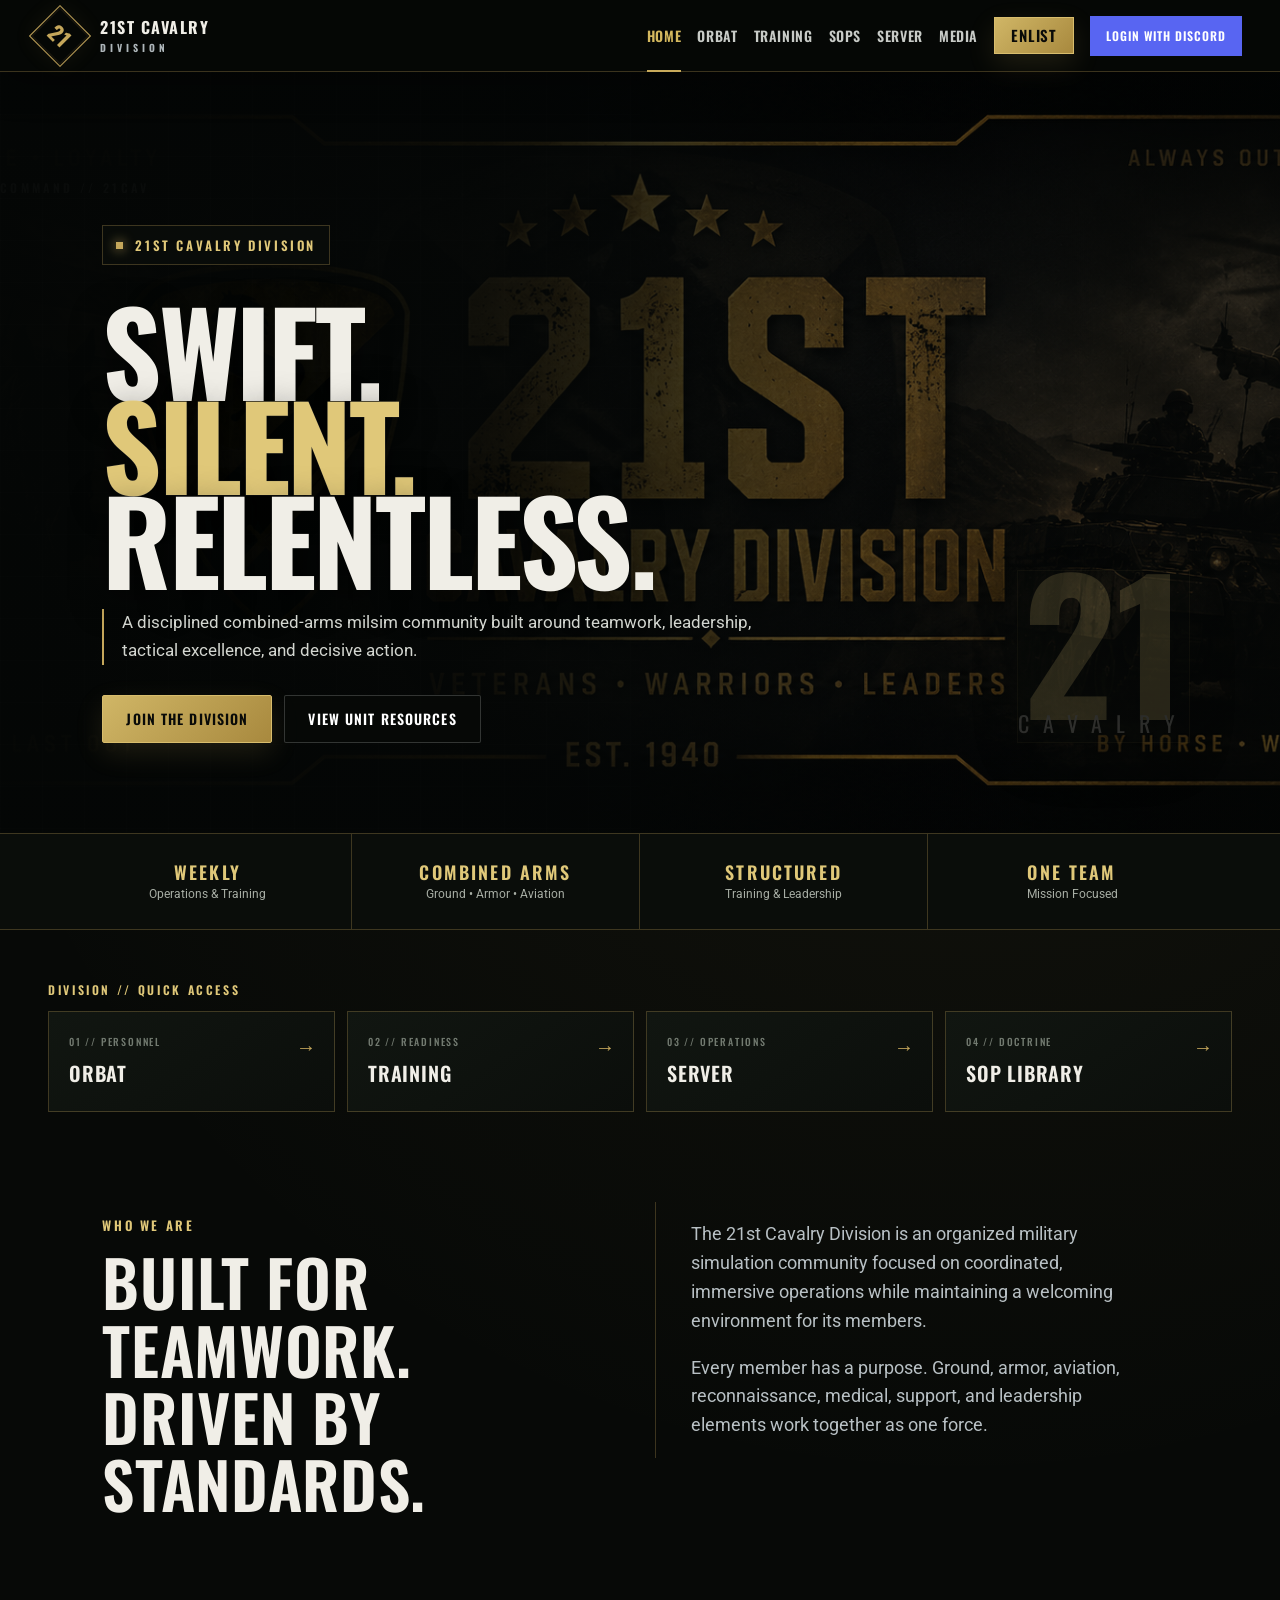
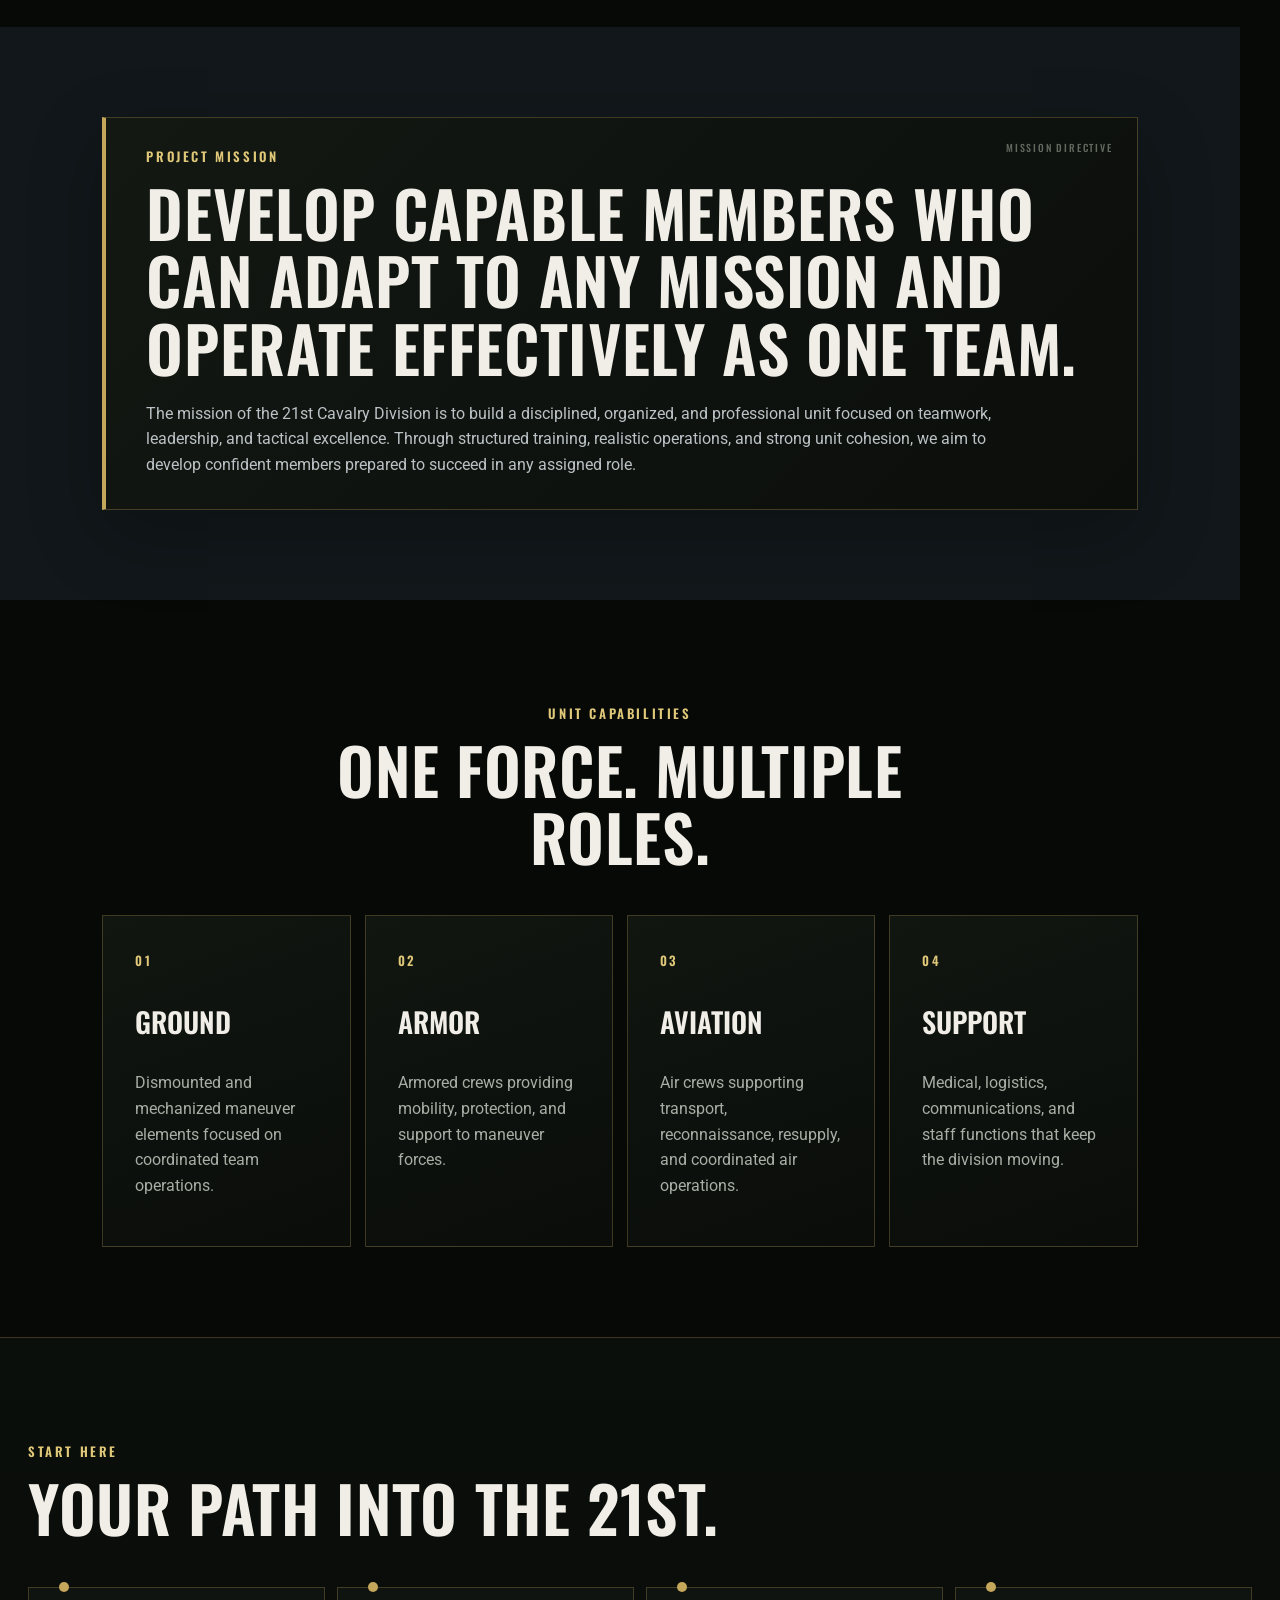
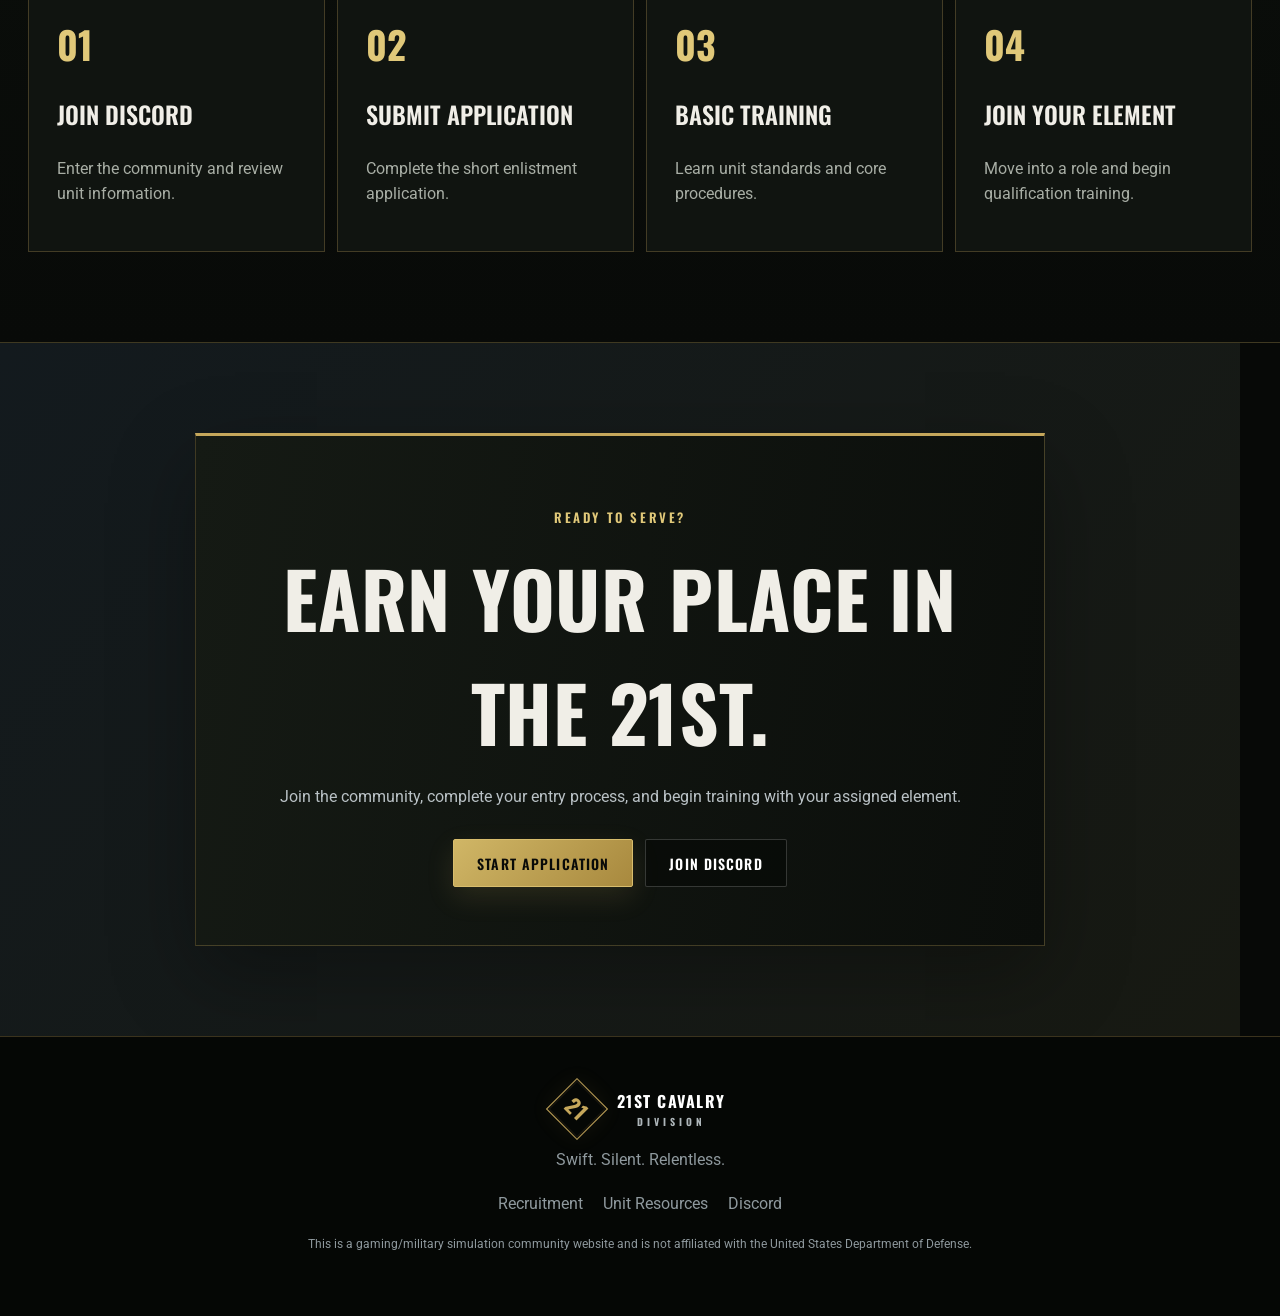
==== index.html @ 47150291 "Add files via upload" ====
<!DOCTYPE html>

<html lang="en">
<head>
<meta charset="utf-8"/>
<meta content="width=device-width, initial-scale=1.0" name="viewport"/>
<meta content="21st Cavalry Division — Swift, Silent, Relentless." name="description"/>
<title>21st Cavalry Division | Home</title>
<!-- GOOGLE FONTS -->
<link href="https://fonts.googleapis.com" rel="preconnect"/>
<link crossorigin="" href="https://fonts.gstatic.com" rel="preconnect"/>
<link href="https://fonts.googleapis.com/css2?family=Oswald:wght@400;500;600;700&amp;family=Roboto:wght@300;400;500;700&amp;display=swap" rel="stylesheet"/>
<!-- MAIN STYLESHEET -->
<link href="styles.css?v=8" rel="stylesheet"/>
<!-- HOMEPAGE BANNER -->
<style>

        .hero {
            position: relative;
            overflow: hidden;

            background-image:
                linear-gradient(
                    90deg,
                    rgba(3, 7, 9, 0.78) 0%,
                    rgba(3, 7, 9, 0.65) 30%,
                    rgba(3, 7, 9, 0.38) 55%,
                    rgba(3, 7, 9, 0.18) 100%
                ),
                url("assets/screenshots/21stBanner.png") !important;

            background-size: cover !important;
            background-position: center center !important;
            background-repeat: no-repeat !important;
        }


        .hero-overlay {
            position: absolute;
            inset: 0;
            z-index: 1;

            background:
                linear-gradient(
                    90deg,
                    rgba(0, 0, 0, 0.30) 0%,
                    rgba(0, 0, 0, 0.18) 40%,
                    rgba(0, 0, 0, 0.05) 100%
                ) !important;

            pointer-events: none;
        }


        .hero-grid {
            position: absolute;
            inset: 0;
            z-index: 2;
            opacity: 0.15;
            pointer-events: none;
        }


        .hero-content {
            position: relative;
            z-index: 5;
        }


        .hero-badge {
            z-index: 5;
        }


        @media (max-width: 1000px) {

            .hero {
                background-image:
                    linear-gradient(
                        90deg,
                        rgba(3, 7, 9, 0.82) 0%,
                        rgba(3, 7, 9, 0.62) 60%,
                        rgba(3, 7, 9, 0.30) 100%
                    ),
                    url("assets/screenshots/21stBanner.png") !important;

                background-size: cover !important;
                background-position: center center !important;
                background-repeat: no-repeat !important;
            }

        }


        @media (max-width: 700px) {

            .hero {
                background-image:
                    linear-gradient(
                        rgba(3, 7, 9, 0.72),
                        rgba(3, 7, 9, 0.72)
                    ),
                    url("assets/screenshots/21stBanner.png") !important;

                background-size: cover !important;
                background-position: center center !important;
                background-repeat: no-repeat !important;
            }

        }

    </style>
<style id="command-center-home-redesign">
:root{--cmd-gold:#c5a75b;--cmd-gold2:#e0c879;--cmd-ink:#070907;--cmd-panel:#0e120f;--cmd-panel2:#151a15;--cmd-line:rgba(197,167,91,.28);--cmd-text:#f0eee7;--cmd-muted:#a8aea5}
body{background:radial-gradient(circle at 75% 10%,rgba(197,167,91,.07),transparent 25%),#070907;color:var(--cmd-text)}
.site-header{background:rgba(6,8,6,.96)!important;border-bottom:1px solid var(--cmd-line);box-shadow:0 12px 35px rgba(0,0,0,.35);backdrop-filter:blur(12px)}
.brand-mark{border:1px solid var(--cmd-gold)!important;box-shadow:inset 0 0 0 2px rgba(197,167,91,.08),0 0 22px rgba(197,167,91,.08)}
.main-nav a{letter-spacing:.08em}.main-nav a:hover{color:var(--cmd-gold2)}
.nav-cta,.btn-primary{background:linear-gradient(135deg,#d0b666,#a8893e)!important;color:#090a08!important;border-color:#d8bd6d!important;box-shadow:0 10px 28px rgba(197,167,91,.14)}
.hero{min-height:760px!important;display:flex;align-items:center;border-bottom:1px solid var(--cmd-line);background-position:center 35%!important}
.hero:before{content:"COMMAND // 21CAV";position:absolute;right:4vw;top:110px;color:rgba(224,200,121,.18);font:600 12px/1 Oswald,sans-serif;letter-spacing:.28em;z-index:2}
.hero-overlay{background:linear-gradient(90deg,rgba(4,6,5,.96) 0%,rgba(4,6,5,.84) 38%,rgba(4,6,5,.35) 70%,rgba(4,6,5,.62) 100%)!important}
.hero-grid{opacity:.22!important;background-size:42px 42px!important}
.hero-content{max-width:760px!important;padding-top:50px}.hero-content .eyebrow{display:inline-flex;align-items:center;gap:12px;border:1px solid var(--cmd-line);background:rgba(10,13,10,.72);padding:9px 13px}.hero-content .eyebrow:before{content:"";width:7px;height:7px;background:var(--cmd-gold);box-shadow:0 0 12px var(--cmd-gold)}
.hero h1{font-size:clamp(4.4rem,9vw,8.6rem)!important;line-height:.82!important;letter-spacing:-.025em!important;margin:24px 0!important;text-shadow:0 10px 35px rgba(0,0,0,.55)}.hero h1 span{color:var(--cmd-gold2)!important;-webkit-text-stroke:1px rgba(255,255,255,.08)}
.hero-copy{max-width:650px!important;font-size:1.08rem!important;border-left:2px solid var(--cmd-gold);padding-left:18px;color:#d3d6d0!important}.hero-actions{gap:12px!important}.btn{border-radius:2px!important;text-transform:uppercase;letter-spacing:.08em;font-family:Oswald,sans-serif}.btn-secondary{background:rgba(8,11,8,.72)!important;border-color:rgba(255,255,255,.18)!important}
.hero-badge{border:1px solid var(--cmd-line)!important;background:rgba(7,9,7,.78)!important;box-shadow:0 20px 55px rgba(0,0,0,.45)!important}.hero-badge b{color:var(--cmd-gold2)!important}
.stats.strip{position:relative;z-index:5;margin:-1px auto 0!important;max-width:none!important;background:#0a0d0a!important;border-top:1px solid var(--cmd-line);border-bottom:1px solid var(--cmd-line);padding:0 5vw!important;display:grid!important;grid-template-columns:repeat(4,1fr);gap:0!important}.stats.strip>div{padding:25px 28px!important;border-right:1px solid var(--cmd-line)}.stats.strip>div:last-child{border-right:0}.stats strong{color:var(--cmd-gold2)!important;font-family:Oswald,sans-serif;letter-spacing:.12em}.stats span{color:var(--cmd-muted)!important}
.command-links{max-width:1240px;margin:54px auto 0;padding:0 28px}.command-label{font:600 12px/1 Oswald,sans-serif;color:var(--cmd-gold2);letter-spacing:.22em;margin-bottom:15px}.command-grid{display:grid;grid-template-columns:repeat(4,1fr);gap:12px}.command-tile{position:relative;display:block;padding:22px 20px;background:linear-gradient(145deg,#111611,#0b0e0b);border:1px solid var(--cmd-line);color:var(--cmd-text);text-decoration:none;overflow:hidden;transition:.2s ease}.command-tile:after{content:"→";position:absolute;right:18px;top:19px;color:var(--cmd-gold);font-size:20px}.command-tile:hover{transform:translateY(-3px);border-color:var(--cmd-gold);background:#151b15}.command-tile small{display:block;color:#727a70;font:500 10px Oswald,sans-serif;letter-spacing:.18em;margin-bottom:9px}.command-tile strong{font:600 20px Oswald,sans-serif;letter-spacing:.04em}
.section{max-width:1240px!important;padding-top:90px!important;padding-bottom:90px!important}.section-heading h2,.mission-card h2,.join h2{font-family:Oswald,sans-serif!important;text-transform:uppercase;letter-spacing:.01em}.eyebrow{color:var(--cmd-gold2)!important;letter-spacing:.2em!important}.two-col{gap:70px!important}.section-copy{border-left:1px solid var(--cmd-line);padding-left:35px}
.mission{max-width:1240px!important}.mission-card{position:relative;background:linear-gradient(135deg,#131813,#0b0e0b)!important;border:1px solid var(--cmd-line)!important;border-left:4px solid var(--cmd-gold)!important;border-radius:0!important;box-shadow:0 25px 70px rgba(0,0,0,.22)!important}.mission-card:after{content:"MISSION DIRECTIVE";position:absolute;right:24px;top:22px;font:500 10px Oswald,sans-serif;letter-spacing:.18em;color:#62695f}
.card-grid.four{gap:14px!important}.info-card{position:relative;background:linear-gradient(160deg,#111611,#0a0d0a)!important;border:1px solid var(--cmd-line)!important;border-radius:0!important;min-height:245px;transition:.2s ease}.info-card:hover{transform:translateY(-5px);border-color:var(--cmd-gold)}.info-card>span{font-family:Oswald,sans-serif!important;color:var(--cmd-gold2)!important;font-size:.8rem!important;letter-spacing:.18em}.info-card h3{font:600 28px Oswald,sans-serif!important;text-transform:uppercase}.info-card p{color:var(--cmd-muted)!important}
.dark-section{max-width:none!important;padding-left:max(28px,calc((100vw - 1240px)/2))!important;padding-right:max(28px,calc((100vw - 1240px)/2))!important;background:linear-gradient(180deg,#0b0f0b,#080a08)!important;border-top:1px solid var(--cmd-line);border-bottom:1px solid var(--cmd-line)}.timeline{display:grid!important;grid-template-columns:repeat(4,1fr);gap:12px!important}.timeline>div{background:#101410!important;border:1px solid var(--cmd-line)!important;padding:28px!important;position:relative}.timeline b{color:var(--cmd-gold2)!important;font:700 38px Oswald,sans-serif!important}.timeline h3{font-family:Oswald,sans-serif!important;text-transform:uppercase}.timeline p{color:var(--cmd-muted)!important}
.join{max-width:1240px!important}.join-inner{background:linear-gradient(100deg,#151a14,#0b0e0b)!important;border:1px solid var(--cmd-line)!important;border-top:3px solid var(--cmd-gold)!important;border-radius:0!important;padding:58px!important;box-shadow:0 30px 80px rgba(0,0,0,.3)!important}footer{border-top:1px solid var(--cmd-line)!important;background:#050705!important}
@media(max-width:900px){.stats.strip{grid-template-columns:repeat(2,1fr)}.stats.strip>div:nth-child(2){border-right:0}.command-grid,.timeline{grid-template-columns:repeat(2,1fr)!important}.hero{min-height:680px!important}.hero-badge{display:none!important}}
@media(max-width:600px){.stats.strip,.command-grid,.timeline{grid-template-columns:1fr!important}.stats.strip>div{border-right:0;border-bottom:1px solid var(--cmd-line)}.hero{min-height:650px!important}.hero h1{font-size:4.2rem!important}.section-copy{border-left:0;padding-left:0}.join-inner{padding:34px 24px!important}.mission-card:after{display:none}}
</style>
<style id="global-nav-standardization">
/* =========================================================
   21ST CAVALRY — GLOBAL HEADER / NAV STANDARD
   Same typography and spacing on every page.
   ========================================================= */
.site-header{
    min-height:72px !important;
    height:72px !important;
    padding:0 38px !important;
    display:flex !important;
    align-items:center !important;
    box-sizing:border-box !important;
}
.site-header .brand{
    min-height:72px !important;
    display:flex !important;
    align-items:center !important;
}
.main-nav{
    min-height:72px !important;
    display:flex !important;
    align-items:center !important;
    gap:28px !important;
}
.main-nav > a:not(.nav-cta){
    position:relative !important;
    display:flex !important;
    align-items:center !important;
    min-height:72px !important;
    padding:0 !important;
    margin:0 !important;
    box-sizing:border-box !important;

    font-family:"Oswald","Arial Narrow",Arial,sans-serif !important;
    font-size:16px !important;
    font-style:normal !important;
    font-weight:600 !important;
    line-height:1 !important;
    letter-spacing:.055em !important;
    text-transform:uppercase !important;
    text-decoration:none !important;

    color:#c8cbc7 !important;
    border:0 !important;
    background:transparent !important;
}
.main-nav > a:not(.nav-cta)::after{
    content:"" !important;
    position:absolute !important;
    left:0 !important;
    right:0 !important;
    bottom:0 !important;
    width:100% !important;
    height:2px !important;
    margin:0 !important;
    transform:scaleX(0) !important;
    transform-origin:center !important;
    background:#c8aa5b !important;
    opacity:0 !important;
    transition:transform .16s ease,opacity .16s ease,color .16s ease !important;
}
.main-nav > a:not(.nav-cta):hover{
    color:#f0e5bf !important;
}
.main-nav > a:not(.nav-cta):hover::after{
    transform:scaleX(.35) !important;
    opacity:.7 !important;
}
.main-nav > a.nav-current:not(.nav-cta){
    color:#d4b85e !important;
}
.main-nav > a.nav-current:not(.nav-cta)::after{
    transform:scaleX(1) !important;
    opacity:1 !important;
}
.main-nav .nav-cta{
    font-family:"Oswald","Arial Narrow",Arial,sans-serif !important;
    font-size:15px !important;
    font-weight:600 !important;
    line-height:1 !important;
    letter-spacing:.055em !important;
    text-transform:uppercase !important;
}
.member-profile-text span,
.member-login-btn,
.member-logout-btn{
    font-family:"Oswald","Arial Narrow",Arial,sans-serif !important;
}
@media(max-width:1180px){
    .site-header{padding:0 24px !important}
    .main-nav{gap:20px !important}
    .main-nav > a:not(.nav-cta){font-size:15px !important}
}
@media(max-width:900px){
    .site-header{height:auto !important;min-height:72px !important}
    .main-nav{
        min-height:0 !important;
        gap:0 !important;
    }
    .main-nav > a:not(.nav-cta){
        min-height:auto !important;
        padding:11px 0 !important;
    }
    .main-nav > a:not(.nav-cta)::after{
        bottom:4px !important;
        right:auto !important;
        width:34px !important;
    }
}
</style>
<style id="full-navigation-fix">
/* Full navigation is intentionally present on every page. */
.main-nav{
    gap:22px !important;
}
.main-nav > a:not(.nav-cta){
    white-space:nowrap !important;
    flex:0 0 auto !important;
}
@media (max-width:1280px){
    .main-nav{gap:16px !important;}
    .main-nav > a:not(.nav-cta){font-size:14px !important;letter-spacing:.045em !important;}
}
@media (max-width:1080px){
    .main-nav{gap:13px !important;}
    .main-nav > a:not(.nav-cta){font-size:13px !important;}
}
</style>
<style id="auth-nav-direct-style">
/* Direct hidden-attribute navigation control */
.main-nav a[hidden] { display:none !important; }
.main-nav .nav-cta[hidden] { display:none !important; }
</style>
</head>
<body>
<!-- ================================================= -->
<!-- HEADER -->
<!-- ================================================= -->
<header class="site-header">
<!-- BRAND -->
<a aria-label="21st Cavalry Division home" class="brand" href="index.html">
<div class="brand-mark">
                21
            </div>
<div>
<span>
                    21ST CAVALRY
                </span>
<small>
                    DIVISION
                </small>
</div>
</a>
<!-- MOBILE NAVIGATION -->
<button aria-expanded="false" aria-label="Toggle navigation" class="nav-toggle">
            ☰
        </button>
<!-- NAVIGATION -->
<nav class="main-nav">
<!-- MEMBER / ADMIN PORTAL LINKS -->
<!-- DISCORD LOGIN -->
<a class="nav-current" href="index.html">HOME</a><a href="orbat.html">ORBAT</a><a href="training.html">TRAINING</a><a href="resources.html">SOPS</a><a href="server.html">SERVER</a><a href="media.html">MEDIA</a><a hidden="" href="operations.html" id="operationsPortalLink">OPBOARD</a><a hidden="" href="members.html" id="memberPortalLink">MEMBER PORTAL</a><a hidden="" href="admin.html" id="adminPortalLink">ADMIN</a><a class="nav-cta" href="recruitment.html" id="enlistNavLink">ENLIST</a><div class="member-auth" id="memberAuth">
<button class="member-login-btn" id="discordLoginBtn" type="button">
                    Login with Discord
                </button>
<!-- LOGGED-IN MEMBER -->
<div class="member-profile" hidden="" id="memberProfile">
<img alt="" class="member-avatar" hidden="" id="memberAvatar" src=""/>
<div class="member-profile-text">
<span id="memberName">
                            Member
                        </span>
<small>
                            Authenticated Member
                        </small>
</div>
<button class="member-logout-btn" id="discordLogoutBtn" type="button">
                        Logout
                    </button>
</div>
</div></nav>
</header>
<!-- ================================================= -->
<!-- MAIN -->
<!-- ================================================= -->
<main>
<!-- HERO -->
<section class="hero">
<div class="hero-overlay"></div>
<div class="hero-grid"></div>
<div class="hero-content reveal">
<p class="eyebrow">
                    21ST CAVALRY DIVISION
                </p>
<h1>

                    SWIFT.

                    <br/>
<span>
                        SILENT.
                    </span>
<br/>

                    RELENTLESS.

                </h1>
<p class="hero-copy">
                    A disciplined combined-arms milsim community built around
                    teamwork, leadership, tactical excellence, and decisive action.
                </p>
<div class="hero-actions">
<a class="btn btn-primary" href="recruitment.html">
                        Join the Division
                    </a>
<a class="btn btn-secondary" href="resources.html">
                        View Unit Resources
                    </a>
</div>
</div>
<div aria-hidden="true" class="hero-badge">
<b>
                    21
                </b>
<span>
                    CAVALRY
                </span>
</div>
</section>
<!-- ================================================= -->
<!-- UNIT STATS -->
<!-- ================================================= -->
<section class="stats strip">
<div>
<strong>
                    WEEKLY
                </strong>
<span>
                    Operations &amp; Training
                </span>
</div>
<div>
<strong>
                    COMBINED ARMS
                </strong>
<span>
                    Ground • Armor • Aviation
                </span>
</div>
<div>
<strong>
                    STRUCTURED
                </strong>
<span>
                    Training &amp; Leadership
                </span>
</div>
<div>
<strong>
                    ONE TEAM
                </strong>
<span>
                    Mission Focused
                </span>
</div>
</section>
<section aria-label="Quick navigation" class="command-links reveal">
<p class="command-label">DIVISION // QUICK ACCESS</p>
<div class="command-grid">
<a class="command-tile" href="orbat.html"><small>01 // PERSONNEL</small><strong>ORBAT</strong></a>
<a class="command-tile" href="training.html"><small>02 // READINESS</small><strong>TRAINING</strong></a>
<a class="command-tile" href="server.html"><small>03 // OPERATIONS</small><strong>SERVER</strong></a>
<a class="command-tile" href="resources.html"><small>04 // DOCTRINE</small><strong>SOP LIBRARY</strong></a>
</div>
</section>
<!-- ================================================= -->
<!-- WHO WE ARE -->
<!-- ================================================= -->
<section class="section two-col">
<div class="section-heading reveal">
<p class="eyebrow">
                    WHO WE ARE
                </p>
<h2>
                    Built for teamwork.
                    <br/>
                    Driven by standards.
                </h2>
</div>
<div class="section-copy reveal">
<p>
                    The 21st Cavalry Division is an organized military simulation
                    community focused on coordinated, immersive operations while
                    maintaining a welcoming environment for its members.
                </p>
<p>
                    Every member has a purpose. Ground, armor, aviation,
                    reconnaissance, medical, support, and leadership elements
                    work together as one force.
                </p>
</div>
</section>
<!-- ================================================= -->
<!-- PROJECT MISSION -->
<!-- ================================================= -->
<section class="section mission">
<div class="mission-card reveal">
<p class="eyebrow">
                    PROJECT MISSION
                </p>
<h2>
                    Develop capable members who can adapt to any mission
                    and operate effectively as one team.
                </h2>
<p>
                    The mission of the 21st Cavalry Division is to build a
                    disciplined, organized, and professional unit focused on
                    teamwork, leadership, and tactical excellence. Through
                    structured training, realistic operations, and strong unit
                    cohesion, we aim to develop confident members prepared to
                    succeed in any assigned role.
                </p>
</div>
</section>
<!-- ================================================= -->
<!-- CAPABILITIES -->
<!-- ================================================= -->
<section class="section">
<div class="section-heading center reveal">
<p class="eyebrow">
                    UNIT CAPABILITIES
                </p>
<h2>
                    One force. Multiple roles.
                </h2>
</div>
<div class="card-grid four">
<article class="info-card reveal">
<span>
                        01
                    </span>
<h3>
                        Ground
                    </h3>
<p>
                        Dismounted and mechanized maneuver elements focused
                        on coordinated team operations.
                    </p>
</article>
<article class="info-card reveal">
<span>
                        02
                    </span>
<h3>
                        Armor
                    </h3>
<p>
                        Armored crews providing mobility, protection,
                        and support to maneuver forces.
                    </p>
</article>
<article class="info-card reveal">
<span>
                        03
                    </span>
<h3>
                        Aviation
                    </h3>
<p>
                        Air crews supporting transport, reconnaissance,
                        resupply, and coordinated air operations.
                    </p>
</article>
<article class="info-card reveal">
<span>
                        04
                    </span>
<h3>
                        Support
                    </h3>
<p>
                        Medical, logistics, communications, and staff
                        functions that keep the division moving.
                    </p>
</article>
</div>
</section>
<!-- ================================================= -->
<!-- START HERE -->
<!-- ================================================= -->
<section class="section dark-section">
<div class="section-heading reveal">
<p class="eyebrow">
                    START HERE
                </p>
<h2>
                    Your path into the 21st.
                </h2>
</div>
<div class="timeline">
<div>
<b>
                        01
                    </b>
<h3>
                        Join Discord
                    </h3>
<p>
                        Enter the community and review unit information.
                    </p>
</div>
<div>
<b>
                        02
                    </b>
<h3>
                        Submit Application
                    </h3>
<p>
                        Complete the short enlistment application.
                    </p>
</div>
<div>
<b>
                        03
                    </b>
<h3>
                        Basic Training
                    </h3>
<p>
                        Learn unit standards and core procedures.
                    </p>
</div>
<div>
<b>
                        04
                    </b>
<h3>
                        Join Your Element
                    </h3>
<p>
                        Move into a role and begin qualification training.
                    </p>
</div>
</div>
</section>
<!-- ================================================= -->
<!-- JOIN -->
<!-- ================================================= -->
<section class="section join">
<div class="join-inner reveal">
<p class="eyebrow">
                    READY TO SERVE?
                </p>
<h2>
                    Earn your place in the 21st.
                </h2>
<p>
                    Join the community, complete your entry process,
                    and begin training with your assigned element.
                </p>
<div class="hero-actions">
<a class="btn btn-primary" href="recruitment.html">
                        Start Application
                    </a>
<a class="btn btn-secondary" href="https://discord.gg/PCxE5jTYZ" rel="noopener noreferrer" target="_blank">
                        Join Discord
                    </a>
</div>
</div>
</section>
</main>
<!-- ================================================= -->
<!-- FOOTER -->
<!-- ================================================= -->
<footer>
<div class="brand footer-brand">
<div class="brand-mark">
                21
            </div>
<div>
<span>
                    21ST CAVALRY
                </span>
<small>
                    DIVISION
                </small>
</div>
</div>
<p>
            Swift. Silent. Relentless.
        </p>
<div class="footer-links">
<a href="recruitment.html">
                Recruitment
            </a>
<a href="resources.html">
                Unit Resources
            </a>
<a href="https://discord.gg/PCxE5jTYZ" rel="noopener noreferrer" target="_blank">
                Discord
            </a>
</div>
<p class="fineprint">
            This is a gaming/military simulation community website and is not
            affiliated with the United States Department of Defense.
        </p>
</footer>
<!-- ================================================= -->
<!-- JAVASCRIPT -->
<!-- ================================================= -->
<!-- Supabase MUST load before script.js -->
<script src="https://cdn.jsdelivr.net/npm/@supabase/supabase-js@2"></script>
<script src="script.js?v=8"></script>


<script id="auth-nav-direct-script">
(function () {
    const SUPABASE_URL = 'https://uwtvgpeijygvjpcifkew.supabase.co';
    const SUPABASE_KEY = 'sb_publishable_xA3go5xRhg62NnEELn3I6Q_kCk54JuZ';

    const el = id => document.getElementById(id);

    function showLoggedOut() {
        const op = el('operationsPortalLink');
        const member = el('memberPortalLink');
        const admin = el('adminPortalLink');
        const enlist = el('enlistNavLink');

        if (op) op.hidden = true;
        if (member) member.hidden = true;
        if (admin) admin.hidden = true;
        if (enlist) enlist.hidden = false;
    }

    function showLoggedInImmediately() {
        const op = el('operationsPortalLink');
        const member = el('memberPortalLink');
        const admin = el('adminPortalLink');
        const enlist = el('enlistNavLink');

        // IMPORTANT:
        // OPBOARD + MEMBER PORTAL depend ONLY on a valid Discord/Supabase session.
        // We do not wait for member_profiles to load.
        if (op) op.hidden = false;
        if (member) member.hidden = false;
        if (admin) admin.hidden = true;
        if (enlist) enlist.hidden = true;
    }

    async function setAdminVisibility(client, user) {
        const admin = el('adminPortalLink');
        if (!admin || !user) return;

        try {
            const { data: profile, error } = await client
                .from('member_profiles')
                .select('access_level')
                .eq('user_id', user.id)
                .maybeSingle();

            if (error) {
                console.warn('Admin navigation lookup failed:', error);
                admin.hidden = true;
                return;
            }

            const access = profile?.access_level || 'Member';
            admin.hidden = !(access === 'Admin' || access === 'Super Admin');
        } catch (error) {
            console.warn('Admin navigation lookup failed:', error);
            admin.hidden = true;
        }
    }

    async function applySession(client, session) {
        const user = session?.user || null;

        if (!user) {
            showLoggedOut();
            return;
        }

        // Reveal member links immediately from the authenticated session.
        showLoggedInImmediately();

        // Admin is the only link that needs the database permission lookup.
        await setAdminVisibility(client, user);
    }

    async function initAuthNav() {
        showLoggedOut();

        if (!window.supabase || typeof window.supabase.createClient !== 'function') {
            console.warn('Supabase library unavailable for navigation.');
            return;
        }

        const client = window.supabase.createClient(
            SUPABASE_URL,
            SUPABASE_KEY,
            {
                auth: {
                    persistSession: true,
                    autoRefreshToken: true,
                    detectSessionInUrl: true
                }
            }
        );

        try {
            const { data, error } = await client.auth.getSession();

            if (error) {
                console.warn('Navigation getSession failed:', error);
                showLoggedOut();
            } else {
                await applySession(client, data?.session || null);
            }
        } catch (error) {
            console.warn('Navigation getSession failed:', error);
            showLoggedOut();
        }

        client.auth.onAuthStateChange((_event, session) => {
            setTimeout(() => applySession(client, session), 0);
        });
    }

    if (document.readyState === 'loading') {
        document.addEventListener('DOMContentLoaded', initAuthNav);
    } else {
        initAuthNav();
    }
})();
</script>
</body>
</html>
---- styles.css ----
* {
    box-sizing: border-box;
}

html {
    scroll-behavior: smooth;
}

body {
    margin: 0;
    background: #0a0e12;
    color: #eef2f3;
    font-family: Roboto, Arial, sans-serif;
    line-height: 1.6;
}

a {
    color: inherit;
    text-decoration: none;
}

code {
    color: #d9b96e;
}


/* HEADER */

.site-header {
    position: sticky;
    top: 0;
    z-index: 50;

    min-height: 78px;

    padding: 0 clamp(22px, 5vw, 80px);

    display: flex;
    align-items: center;
    justify-content: space-between;

    background: rgba(8, 12, 15, 0.94);

    backdrop-filter: blur(12px);

    border-bottom: 1px solid #2a3137;
}


/* BRAND */

.brand {
    display: flex;
    align-items: center;

    gap: 12px;

    font-family: Oswald, sans-serif;
    font-weight: 700;

    letter-spacing: 1.5px;
}

.brand-mark {
    width: 44px;
    height: 44px;

    border: 2px solid #c5a75b;

    display: grid;
    place-items: center;

    color: #c5a75b;

    font-size: 21px;

    transform: rotate(45deg);

    margin-right: 6px;
}

.brand-mark ~ div {
    display: grid;
}

.brand span,
.brand small {
    display: block;
}

.brand small {
    font-size: 10px;

    color: #aeb6ba;

    letter-spacing: 4px;
}


/* NAVIGATION */

.main-nav {
    display: flex;
    align-items: center;

    gap: 20px;

    font: 500 14px Oswald, sans-serif;

    text-transform: uppercase;

    letter-spacing: 1px;
}

.main-nav a {
    color: #cbd1d4;
}

.main-nav a:hover {
    color: #fff;
}

.nav-cta {
    padding: 10px 16px;

    border: 1px solid #c5a75b;

    color: #c5a75b !important;
}

.nav-toggle {
    display: none;

    background: none;

    border: 0;

    color: #fff;

    font-size: 25px;

    cursor: pointer;
}


/* HERO */

.hero {
    min-height: calc(100vh - 78px);

    position: relative;

    overflow: hidden;

    display: flex;
    align-items: center;

    padding: 90px clamp(24px, 8vw, 140px);

    background:
        linear-gradient(
            120deg,
            #0b1014 0%,
            #101a1b 50%,
            #10130f 100%
        );
}

.hero::before {
    content: "";

    position: absolute;

    inset: 0;

    background:
        url("assets/hero-placeholder.svg")
        center / cover
        no-repeat;

    opacity: 0.16;

    filter: grayscale(1);
}

.hero-overlay {
    position: absolute;

    inset: 0;

    background:
        linear-gradient(
            90deg,
            rgba(5, 8, 10, 0.94) 0%,
            rgba(5, 8, 10, 0.72) 48%,
            rgba(5, 8, 10, 0.3) 100%
        );
}

.hero-grid {
    position: absolute;

    inset: 0;

    background-image:
        linear-gradient(
            rgba(255, 255, 255, 0.035) 1px,
            transparent 1px
        ),
        linear-gradient(
            90deg,
            rgba(255, 255, 255, 0.035) 1px,
            transparent 1px
        );

    background-size: 55px 55px;

    mask-image:
        linear-gradient(
            to right,
            #000,
            transparent
        );
}

.hero-content {
    position: relative;

    z-index: 2;

    max-width: 780px;
}

.eyebrow {
    font: 600 13px Oswald, sans-serif;

    letter-spacing: 4px;

    color: #c5a75b;

    text-transform: uppercase;
}

.hero h1,
.page-hero h1 {
    font:
        700 clamp(56px, 9vw, 128px) / 0.85
        Oswald,
        sans-serif;

    letter-spacing: -2px;

    margin: 20px 0;

    text-transform: uppercase;
}

.hero h1 span {
    color: #c5a75b;
}

.hero-copy {
    max-width: 650px;

    color: #c4cbce;

    font-size: 18px;
}

.hero-actions,
.form-actions {
    display: flex;

    flex-wrap: wrap;

    gap: 12px;

    margin-top: 30px;
}


/* BUTTONS */

.btn {
    display: inline-flex;
    align-items: center;
    justify-content: center;

    min-height: 48px;

    padding: 0 23px;

    border: 1px solid transparent;

    font: 600 14px Oswald, sans-serif;

    text-transform: uppercase;

    letter-spacing: 1.2px;

    cursor: pointer;
}

.btn-primary {
    background: #c5a75b;

    color: #101010;
}

.btn-primary:hover {
    background: #dbc47d;
}

.btn-secondary {
    border-color: #747c80;

    color: #fff;

    background: transparent;
}

.btn-secondary:hover {
    border-color: #fff;
}


/* HERO BADGE */

.hero-badge {
    position: absolute;

    right: 7vw;
    bottom: 10vh;

    z-index: 2;

    opacity: 0.16;

    font-family: Oswald, sans-serif;

    text-align: center;
}

.hero-badge b {
    font-size: 180px;

    line-height: 0.75;

    display: block;
}

.hero-badge span {
    letter-spacing: 14px;

    font-size: 22px;
}


/* STATS */

.strip {
    display: grid;

    grid-template-columns: repeat(4, 1fr);

    border-top: 1px solid #30363a;
    border-bottom: 1px solid #30363a;

    background: #10161a;
}

.strip div {
    padding: 24px;

    text-align: center;

    border-right: 1px solid #30363a;
}

.strip strong,
.strip span {
    display: block;
}

.strip strong {
    font: 600 18px Oswald, sans-serif;

    color: #d9c384;
}

.strip span {
    font-size: 12px;

    color: #8f999e;
}


/* SECTIONS */

.section {
    padding: 100px clamp(24px, 8vw, 140px);
}

.two-col {
    display: grid;

    grid-template-columns: 1fr 1fr;

    gap: 80px;

    align-items: start;
}

.section-heading h2,
.mission-card h2,
.phase h2 {
    font:
        600 clamp(36px, 5vw, 66px) / 1.05
        Oswald,
        sans-serif;

    text-transform: uppercase;

    margin: 10px 0 20px;
}

.section-copy {
    font-size: 18px;

    color: #b8c0c4;
}

.section-heading.center {
    text-align: center;

    max-width: 760px;

    margin: 0 auto 45px;
}


/* MISSION */

.mission {
    background: #11171a;
}

.mission-card {
    max-width: 1050px;

    border-left: 3px solid #c5a75b;

    padding: 15px 0 15px 40px;
}

.mission-card p:last-child {
    max-width: 850px;

    color: #bbc2c5;
}


/* CARDS */

.card-grid {
    display: grid;

    grid-template-columns: repeat(3, 1fr);

    gap: 18px;
}

.card-grid.four {
    grid-template-columns: repeat(4, 1fr);
}

.info-card {
    padding: 32px;

    background: #11171b;

    border: 1px solid #293036;

    min-height: 235px;
}

.info-card > span {
    color: #c5a75b;

    font: 600 13px Oswald, sans-serif;
}

.info-card h3 {
    font: 600 27px Oswald, sans-serif;

    text-transform: uppercase;
}

.info-card p {
    color: #aeb7bb;
}


/* DARK SECTION */

.dark-section {
    background: #080b0e;

    border-top: 1px solid #232a2f;
    border-bottom: 1px solid #232a2f;
}


/* TIMELINE */

.timeline {
    display: grid;

    grid-template-columns: repeat(4, 1fr);

    margin-top: 45px;
}

.timeline > div {
    padding: 30px;

    border-top: 2px solid #465057;

    position: relative;
}

.timeline > div::before {
    content: "";

    position: absolute;

    top: -6px;
    left: 30px;

    width: 10px;
    height: 10px;

    background: #c5a75b;

    border-radius: 50%;
}

.timeline b {
    color: #c5a75b;

    font-family: Oswald;
}

.timeline h3 {
    font: 600 24px Oswald;

    text-transform: uppercase;
}

.timeline p {
    color: #9da7ac;
}


/* JOIN */

.join {
    text-align: center;

    background:
        linear-gradient(
            130deg,
            #131a1e,
            #171912
        );
}

.join-inner {
    max-width: 850px;

    margin: auto;
}

.join h2 {
    font:
        700 clamp(44px, 6vw, 80px)
        Oswald,
        sans-serif;

    text-transform: uppercase;

    margin: 10px;
}

.join p {
    color: #b9c1c5;
}

.join .hero-actions {
    justify-content: center;
}


/* FOOTER */

footer {
    padding: 50px clamp(24px, 8vw, 140px);

    border-top: 1px solid #293036;

    background: #06090b;

    color: #8f999e;

    text-align: center;
}

.footer-brand {
    justify-content: center;

    color: #fff;
}

.footer-links {
    display: flex;

    gap: 20px;

    justify-content: center;

    margin: 18px;
}

.fineprint {
    font-size: 12px;
}


/* PAGE HERO */

.page-hero {
    padding:
        110px
        clamp(24px, 8vw, 140px)
        80px;

    background:
        linear-gradient(
            115deg,
            #0b1014,
            #151a16
        );

    border-bottom: 1px solid #2a3137;
}

.page-hero h1 {
    font-size: clamp(55px, 8vw, 105px);

    margin: 15px 0;
}

.page-hero > p:last-child {
    max-width: 750px;

    color: #b4bdc1;

    font-size: 18px;
}


/* ORBAT */

.orbat-tree {
    max-width: 1100px;

    margin: auto;
}

.orbat-grid {
    display: grid;

    grid-template-columns: repeat(4, 1fr);

    gap: 16px;
}

.orbat-node {
    padding: 26px;

    background: #12181c;

    border: 1px solid #30383d;

    min-height: 145px;
}

.orbat-node.command {
    max-width: 430px;

    margin: auto;

    border-color: #c5a75b;
}

.orbat-node small,
.orbat-node strong,
.orbat-node span {
    display: block;
}

.orbat-node small {
    color: #c5a75b;

    font: 600 11px Oswald;

    letter-spacing: 2px;
}

.orbat-node strong {
    font: 600 23px Oswald;

    text-transform: uppercase;

    margin: 10px 0;
}

.orbat-node span {
    font-size: 13px;

    color: #96a0a4;
}

.connector {
    height: 45px;

    width: 1px;

    background: #c5a75b;

    margin: auto;
}


/* ROSTER */

.roster-table {
    border: 1px solid #2b3237;
}

.roster-row {
    display: grid;

    grid-template-columns:
        1.5fr
        1.5fr
        1fr
        0.6fr;

    padding: 16px 20px;

    border-bottom: 1px solid #252c31;

    gap: 15px;
}

.roster-head {
    font: 600 12px Oswald;

    letter-spacing: 1px;

    color: #c5a75b;
}

.status {
    font: 600 11px Oswald;
}

.status.open {
    color: #d9b96e;
}


/* TRAINING */

.training-path {
    display: grid;

    gap: 18px;
}

.phase {
    display: grid;

    grid-template-columns:
        130px
        1fr
        1fr;

    column-gap: 40px;

    align-items: start;

    padding: 38px;

    border: 1px solid #293036;

    background: #10161a;
}

.phase > b {
    color: #c5a75b;

    font: 600 14px Oswald;
}

.phase h2 {
    font-size: 35px;

    margin: 0;
}

.phase p,
.phase li {
    color: #adb6ba;
}

.phase ul {
    margin: 0;
}


/* RESOURCES */

.resource-grid {
    display: grid;

    grid-template-columns: repeat(2, 1fr);

    gap: 16px;
}

.resource-card {
    padding: 28px;

    border: 1px solid #30383d;

    background: #11171a;
}

.resource-card strong,
.resource-card span,
.resource-card em {
    display: block;
}

.resource-card strong {
    font: 600 27px Oswald;

    color: #fff;
}

.resource-card span {
    color: #aab3b7;

    margin: 6px 0 20px;
}

.resource-card em {
    color: #c5a75b;

    font-style: normal;
}

.doc-section {
    max-width: none;
}

.doc-section > p,
.doc-section > ul {
    max-width: 900px;

    color: #b5bec2;
}

.doc-section h3 {
    font: 600 24px Oswald;

    text-transform: uppercase;
}


/* APPLICATION */

.application-layout {
    display: grid;

    grid-template-columns:
        0.85fr
        1.15fr;

    gap: 70px;
}

.steps {
    display: grid;

    gap: 18px;
}

.steps > div {
    display: flex;

    gap: 18px;

    align-items: flex-start;
}

.steps b {
    display: grid;

    place-items: center;

    flex: 0 0 38px;

    height: 38px;

    border: 1px solid #c5a75b;

    color: #c5a75b;
}

.steps span,
.steps strong,
.steps small {
    display: block;
}

.steps strong {
    font: 600 19px Oswald;

    text-transform: uppercase;
}

.steps small {
    color: #9fa9ad;
}

.application-card {
    padding: 32px;

    background: #11171a;

    border: 1px solid #30383d;

    display: grid;

    gap: 18px;
}

.application-card label {
    font: 500 12px Oswald;

    text-transform: uppercase;

    letter-spacing: 1px;

    color: #c5a75b;
}

.application-card input,
.application-card select,
.application-card textarea {
    width: 100%;

    margin-top: 7px;

    padding: 13px;

    background: #080c0f;

    border: 1px solid #394247;

    color: #fff;

    font: 400 15px Roboto;
}

.form-note {
    font-size: 12px;

    color: #8e989d;
}


/* SERVER */

.server-card {
    display: grid;

    grid-template-columns:
        1fr
        1.2fr;

    border: 1px solid #30383d;

    background: #11171a;
}

.server-card > div {
    padding: 38px;
}

.server-card small {
    color: #c5a75b;

    font-family: Oswald;
}

.server-card h2 {
    font: 600 45px Oswald;

    text-transform: uppercase;

    margin: 8px 0;
}

.server-details {
    border-left: 1px solid #30383d;
}

.server-details p {
    display: flex;

    justify-content: space-between;

    gap: 20px;

    border-bottom: 1px solid #293036;

    padding-bottom: 12px;
}

.server-details span {
    color: #8f999e;
}

.server-details strong {
    text-align: right;
}


/* CHECK GRID */

.check-grid {
    display: grid;

    grid-template-columns: repeat(4, 1fr);

    gap: 16px;
}

.check-grid > div {
    padding: 28px;

    border: 1px solid #293036;
}

.check-grid b {
    color: #c5a75b;

    font-family: Oswald;
}

.check-grid h3 {
    font: 600 23px Oswald;

    text-transform: uppercase;
}

.check-grid p {
    color: #a9b2b6;
}

.notice {
    padding: 25px;

    border-left: 3px solid #c5a75b;

    background: #11171a;

    max-width: 900px;
}

.notice strong {
    font: 600 13px Oswald;

    color: #c5a75b;
}


/* GALLERY */

.gallery-grid {
    display: grid;

    grid-template-columns: repeat(3, 1fr);

    gap: 16px;
}

.gallery-card {
    aspect-ratio: 16 / 10;

    position: relative;

    overflow: hidden;

    border: 1px solid #30383d;

    background: #11171a;
}

.gallery-card img {
    width: 100%;
    height: 100%;

    object-fit: cover;
}

.gallery-card.placeholder {
    display: flex;

    flex-direction: column;

    align-items: center;

    justify-content: center;

    background:
        linear-gradient(
            135deg,
            #11181b,
            #20261f
        );
}

.gallery-card span {
    font: 700 60px Oswald;

    color: #c5a75b22;
}

.gallery-card strong {
    font: 600 20px Oswald;
}

.gallery-card small {
    color: #7f898e;
}


/* REVEAL */

.reveal {
    opacity: 0;

    transform: translateY(18px);

    transition: 0.7s ease;
}

.reveal.visible {
    opacity: 1;

    transform: none;
}


/* =========================================================
   DISCORD MEMBER LOGIN
   ========================================================= */

.member-auth {
    display: flex;

    align-items: center;
}

.member-login-btn {
    appearance: none;

    min-height: 40px;

    padding: 0 15px;

    border: 1px solid #5865f2;

    background: #5865f2;

    color: #fff;

    font: 600 12px Oswald, sans-serif;

    text-transform: uppercase;

    letter-spacing: 1px;

    cursor: pointer;

    transition:
        background 0.2s ease,
        border-color 0.2s ease;
}

.member-login-btn:hover {
    background: #6d78f5;

    border-color: #6d78f5;
}

.member-login-btn:disabled {
    opacity: 0.55;

    cursor: wait;
}

.member-login-btn[hidden] {
    display: none !important;
}


/* LOGGED IN PROFILE */

.member-profile {
    display: flex;

    align-items: center;

    gap: 10px;

    padding: 5px 7px;

    border: 1px solid #30383d;

    background: #0f1519;
}

.member-profile[hidden] {
    display: none !important;
}

.member-avatar {
    width: 34px;
    height: 34px;

    border-radius: 50%;

    object-fit: cover;

    border: 1px solid #c5a75b;

    background: #20262b;
}

.member-avatar[hidden] {
    display: none !important;
}

.member-profile-text {
    display: grid;

    min-width: 0;
}

.member-profile-text span {
    max-width: 150px;

    overflow: hidden;

    text-overflow: ellipsis;

    white-space: nowrap;

    color: #fff;

    font: 600 12px Oswald, sans-serif;

    letter-spacing: 0.6px;
}

.member-profile-text small {
    color: #8f999e;

    font-size: 9px;

    letter-spacing: 0.5px;
}

.member-logout-btn {
    appearance: none;

    min-height: 32px;

    padding: 0 10px;

    border: 1px solid #596167;

    background: transparent;

    color: #cbd1d4;

    font: 600 11px Oswald, sans-serif;

    text-transform: uppercase;

    letter-spacing: 1px;

    cursor: pointer;
}

.member-logout-btn:hover {
    border-color: #fff;

    color: #fff;
}


/* =========================================================
   TABLET
   ========================================================= */

@media (max-width: 1100px) {

    .main-nav {
        gap: 14px;
    }

}


@media (max-width: 1000px) {

    .main-nav {
        position: absolute;

        left: 0;
        right: 0;
        top: 78px;

        display: none;

        flex-direction: column;

        align-items: stretch;

        padding: 25px;

        background: #090d10;

        border-bottom: 1px solid #2c3338;
    }

    .main-nav.open {
        display: flex;
    }

    .nav-toggle {
        display: block;
    }

    .main-nav > a {
        padding: 8px 0;
    }

    .card-grid.four,
    .orbat-grid,
    .check-grid {
        grid-template-columns: repeat(2, 1fr);
    }

    .timeline {
        grid-template-columns: repeat(2, 1fr);
    }

    .application-layout,
    .two-col,
    .server-card {
        grid-template-columns: 1fr;
    }

    .server-details {
        border-left: 0;

        border-top: 1px solid #30383d;
    }

    .phase {
        grid-template-columns: 1fr;
    }

    .hero-badge {
        display: none;
    }


    .member-auth {
        width: 100%;
    }

    .member-login-btn {
        width: 100%;
    }

    .member-profile {
        width: 100%;
    }

    .member-logout-btn {
        margin-left: auto;
    }

}


/* =========================================================
   MOBILE
   ========================================================= */

@media (max-width: 650px) {

    .section {
        padding: 70px 22px;
    }

    .page-hero {
        padding: 80px 22px 55px;
    }

    .strip,
    .card-grid,
    .card-grid.four,
    .orbat-grid,
    .resource-grid,
    .gallery-grid,
    .check-grid,
    .timeline {
        grid-template-columns: 1fr;
    }

    .strip div {
        border-right: 0;

        border-bottom: 1px solid #30363a;
    }

    .roster-row {
        grid-template-columns: 1fr 1fr;
    }

    .roster-head {
        display: none;
    }

    .server-details p {
        display: grid;
    }

    .hero h1 {
        font-size: 58px;
    }

    .brand span {
        font-size: 14px;
    }

    .brand small {
        font-size: 8px;
    }

    .phase {
        padding: 25px;
    }

    .application-card {
        padding: 22px;
    }

}
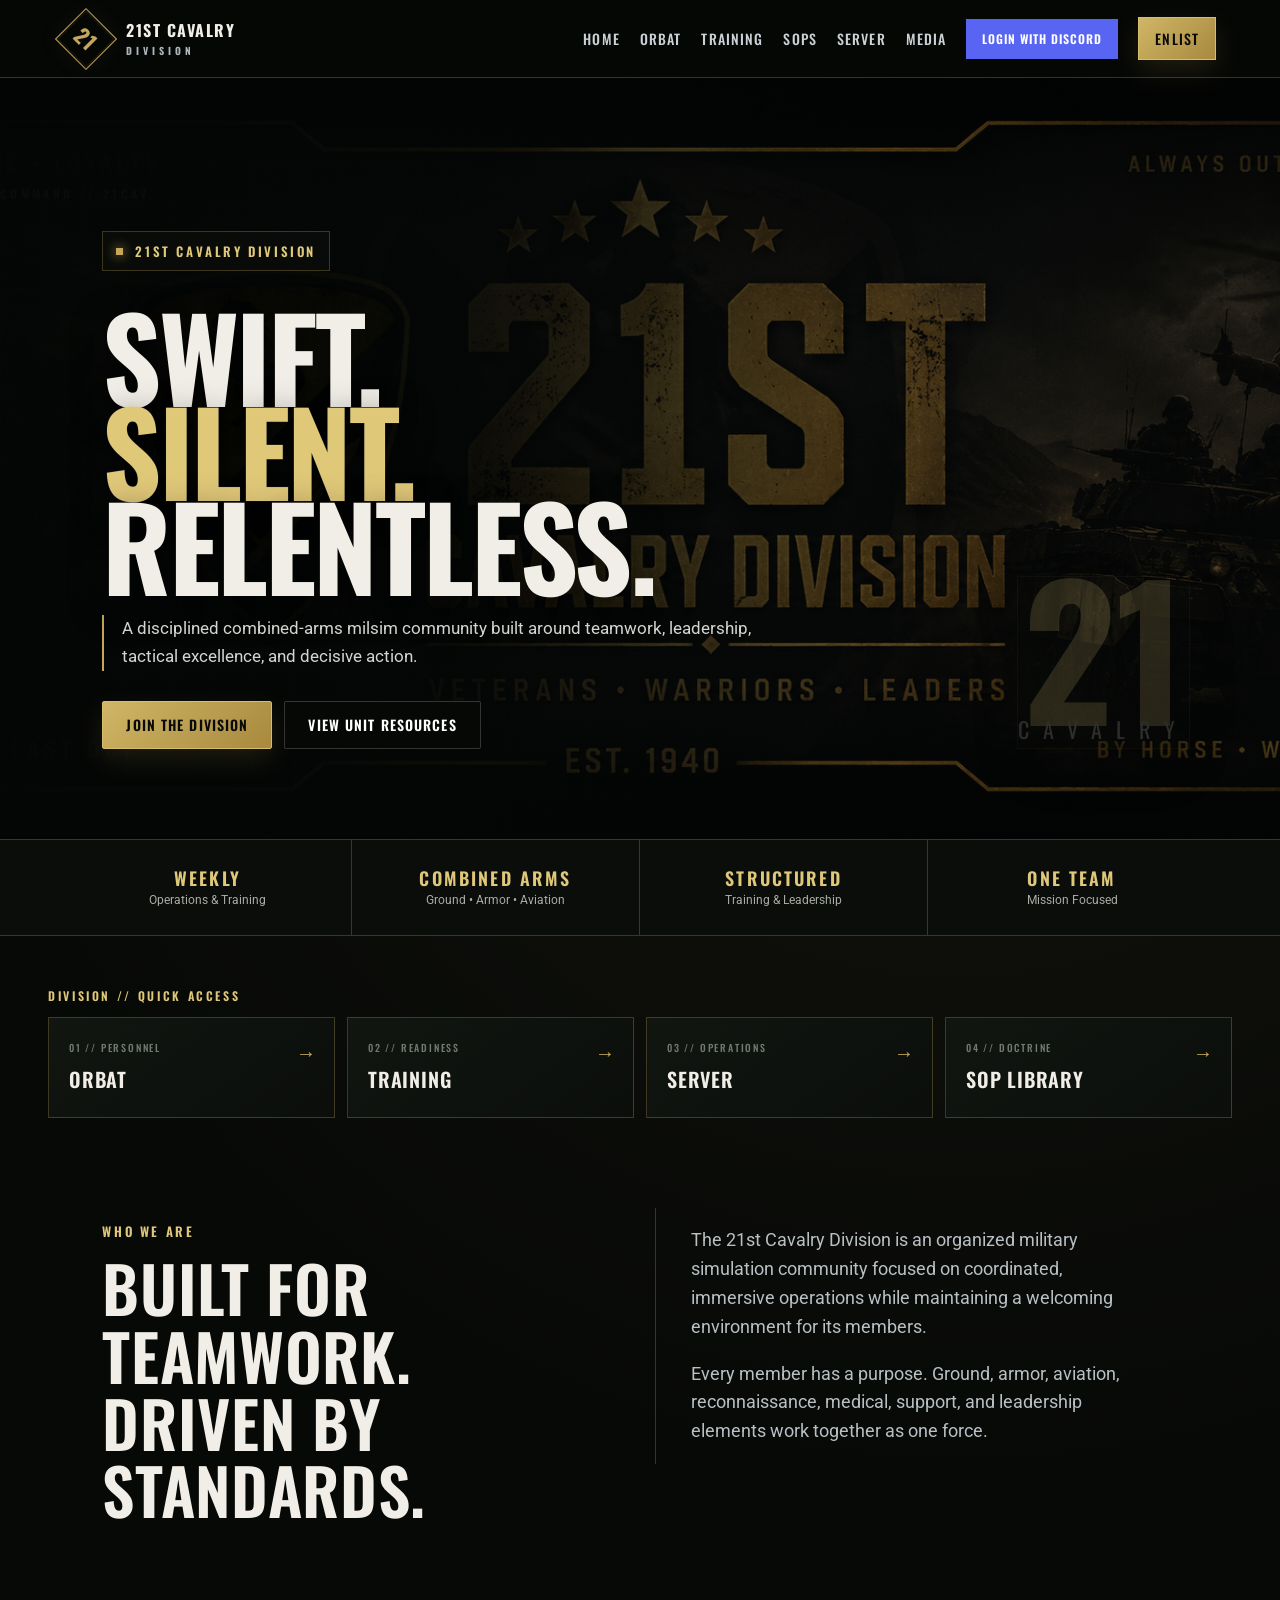
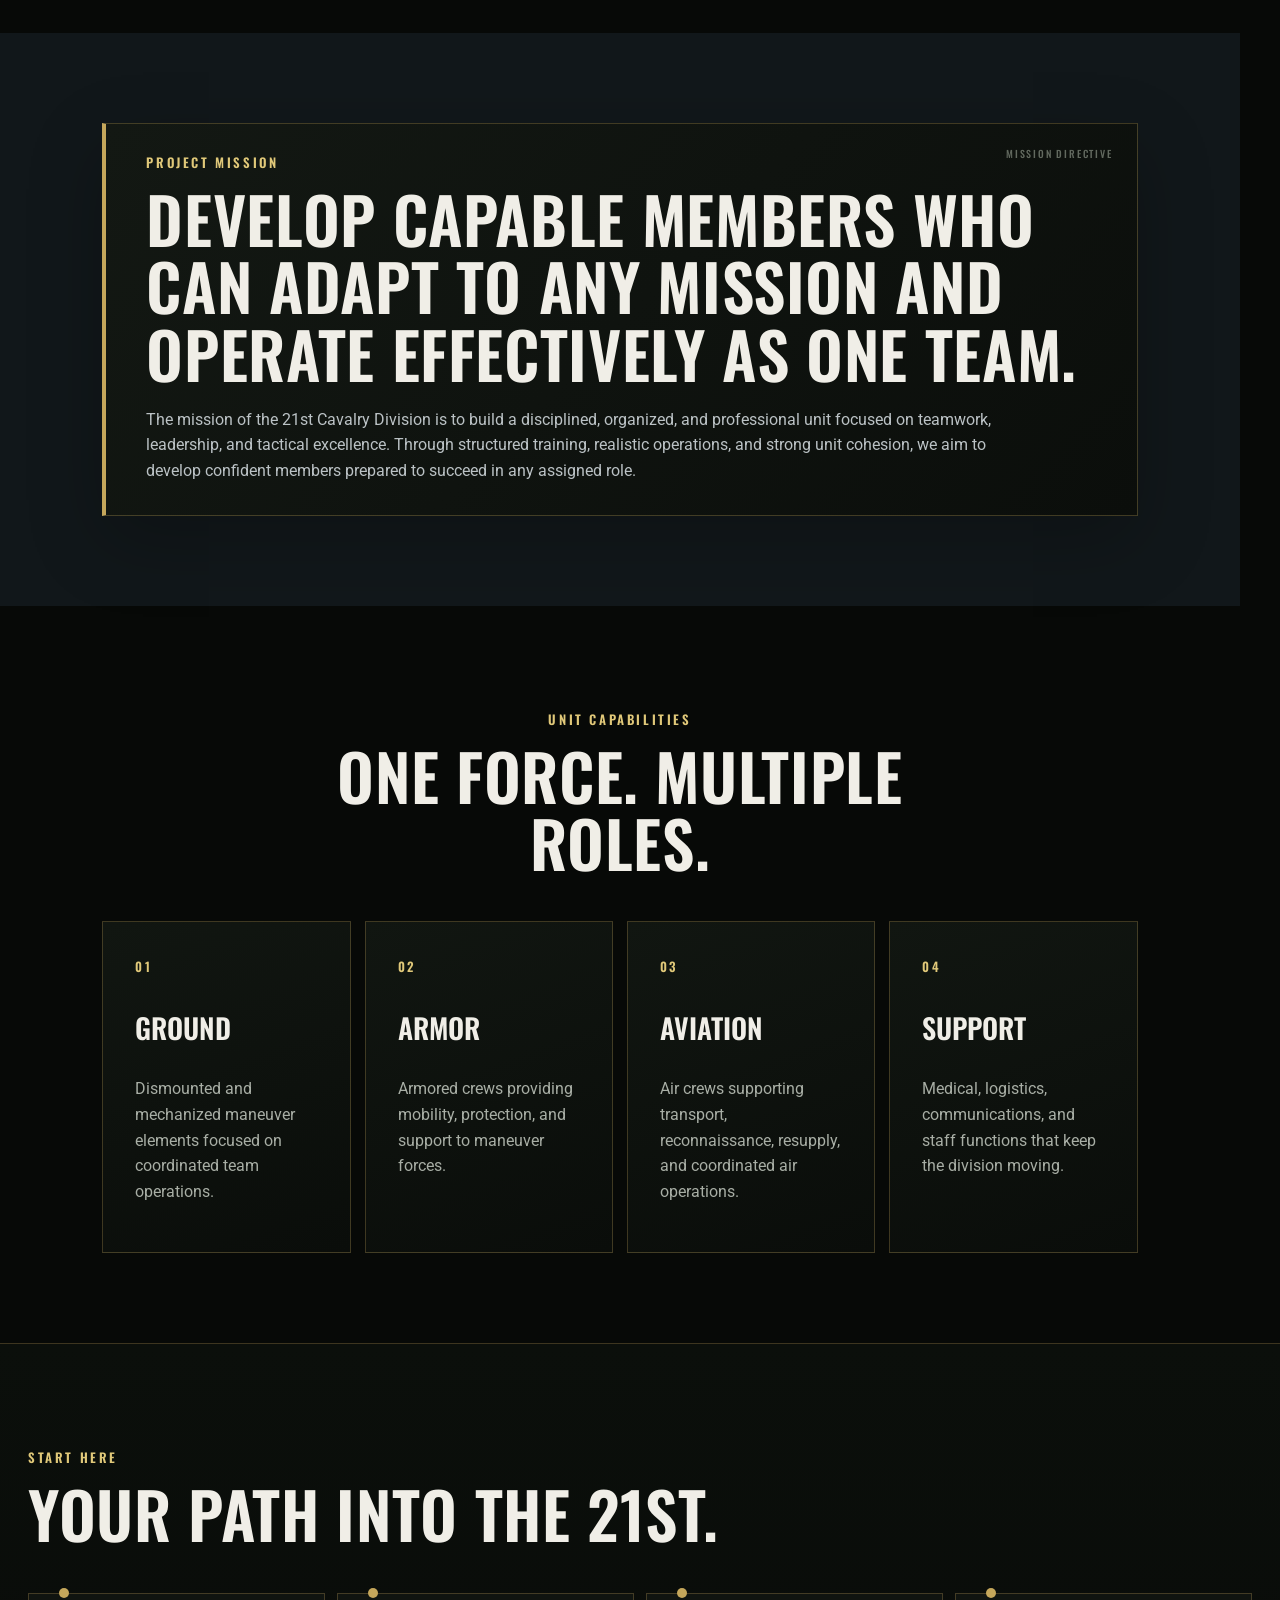
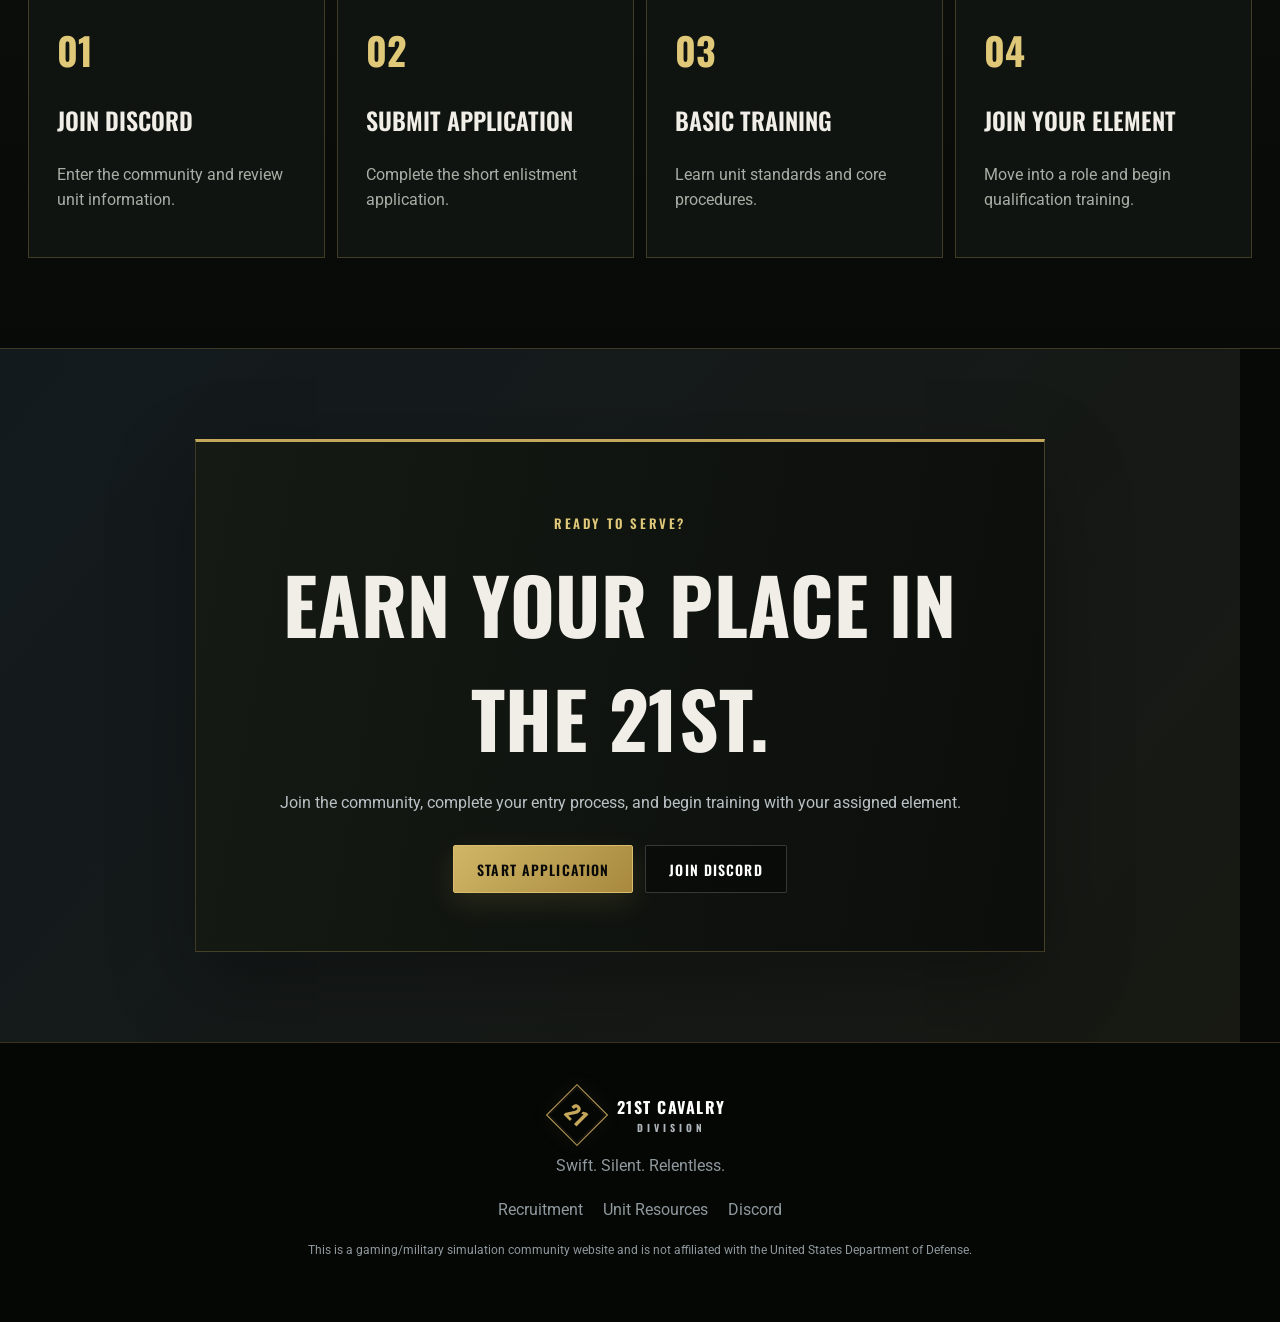
==== commit 17171f7e: "Add files via upload" ====
--- a/index.html
+++ b/index.html
@@ -1,19 +1,53 @@
 <!DOCTYPE html>
-
 <html lang="en">
+
 <head>
-<meta charset="utf-8"/>
-<meta content="width=device-width, initial-scale=1.0" name="viewport"/>
-<meta content="21st Cavalry Division — Swift, Silent, Relentless." name="description"/>
-<title>21st Cavalry Division | Home</title>
-<!-- GOOGLE FONTS -->
-<link href="https://fonts.googleapis.com" rel="preconnect"/>
-<link crossorigin="" href="https://fonts.gstatic.com" rel="preconnect"/>
-<link href="https://fonts.googleapis.com/css2?family=Oswald:wght@400;500;600;700&amp;family=Roboto:wght@300;400;500;700&amp;display=swap" rel="stylesheet"/>
-<!-- MAIN STYLESHEET -->
-<link href="styles.css?v=8" rel="stylesheet"/>
-<!-- HOMEPAGE BANNER -->
-<style>
+
+    <meta charset="UTF-8">
+
+    <meta
+        name="viewport"
+        content="width=device-width, initial-scale=1.0"
+    >
+
+    <meta
+        name="description"
+        content="21st Cavalry Division — Swift, Silent, Relentless."
+    >
+
+    <title>21st Cavalry Division | Home</title>
+
+
+    <!-- GOOGLE FONTS -->
+
+    <link
+        rel="preconnect"
+        href="https://fonts.googleapis.com"
+    >
+
+    <link
+        rel="preconnect"
+        href="https://fonts.gstatic.com"
+        crossorigin
+    >
+
+    <link
+        href="https://fonts.googleapis.com/css2?family=Oswald:wght@400;500;600;700&family=Roboto:wght@300;400;500;700&display=swap"
+        rel="stylesheet"
+    >
+
+
+    <!-- MAIN STYLESHEET -->
+
+    <link
+        rel="stylesheet"
+        href="styles.css?v=8"
+    >
+
+
+    <!-- HOMEPAGE BANNER -->
+
+    <style>
 
         .hero {
             position: relative;
@@ -110,6 +144,8 @@
         }
 
     </style>
+
+
 <style id="command-center-home-redesign">
 :root{--cmd-gold:#c5a75b;--cmd-gold2:#e0c879;--cmd-ink:#070907;--cmd-panel:#0e120f;--cmd-panel2:#151a15;--cmd-line:rgba(197,167,91,.28);--cmd-text:#f0eee7;--cmd-muted:#a8aea5}
 body{background:radial-gradient(circle at 75% 10%,rgba(197,167,91,.07),transparent 25%),#070907;color:var(--cmd-text)}
@@ -135,321 +171,400 @@
 @media(max-width:900px){.stats.strip{grid-template-columns:repeat(2,1fr)}.stats.strip>div:nth-child(2){border-right:0}.command-grid,.timeline{grid-template-columns:repeat(2,1fr)!important}.hero{min-height:680px!important}.hero-badge{display:none!important}}
 @media(max-width:600px){.stats.strip,.command-grid,.timeline{grid-template-columns:1fr!important}.stats.strip>div{border-right:0;border-bottom:1px solid var(--cmd-line)}.hero{min-height:650px!important}.hero h1{font-size:4.2rem!important}.section-copy{border-left:0;padding-left:0}.join-inner{padding:34px 24px!important}.mission-card:after{display:none}}
 </style>
-<style id="global-nav-standardization">
-/* =========================================================
-   21ST CAVALRY — GLOBAL HEADER / NAV STANDARD
-   Same typography and spacing on every page.
-   ========================================================= */
-.site-header{
-    min-height:72px !important;
-    height:72px !important;
-    padding:0 38px !important;
-    display:flex !important;
-    align-items:center !important;
-    box-sizing:border-box !important;
-}
-.site-header .brand{
-    min-height:72px !important;
-    display:flex !important;
-    align-items:center !important;
-}
-.main-nav{
-    min-height:72px !important;
-    display:flex !important;
-    align-items:center !important;
-    gap:28px !important;
-}
-.main-nav > a:not(.nav-cta){
-    position:relative !important;
-    display:flex !important;
-    align-items:center !important;
-    min-height:72px !important;
-    padding:0 !important;
-    margin:0 !important;
-    box-sizing:border-box !important;
-
-    font-family:"Oswald","Arial Narrow",Arial,sans-serif !important;
-    font-size:16px !important;
-    font-style:normal !important;
-    font-weight:600 !important;
-    line-height:1 !important;
-    letter-spacing:.055em !important;
-    text-transform:uppercase !important;
-    text-decoration:none !important;
-
-    color:#c8cbc7 !important;
-    border:0 !important;
-    background:transparent !important;
-}
-.main-nav > a:not(.nav-cta)::after{
-    content:"" !important;
-    position:absolute !important;
-    left:0 !important;
-    right:0 !important;
-    bottom:0 !important;
-    width:100% !important;
-    height:2px !important;
-    margin:0 !important;
-    transform:scaleX(0) !important;
-    transform-origin:center !important;
-    background:#c8aa5b !important;
-    opacity:0 !important;
-    transition:transform .16s ease,opacity .16s ease,color .16s ease !important;
-}
-.main-nav > a:not(.nav-cta):hover{
-    color:#f0e5bf !important;
-}
-.main-nav > a:not(.nav-cta):hover::after{
-    transform:scaleX(.35) !important;
-    opacity:.7 !important;
-}
-.main-nav > a.nav-current:not(.nav-cta){
-    color:#d4b85e !important;
-}
-.main-nav > a.nav-current:not(.nav-cta)::after{
-    transform:scaleX(1) !important;
-    opacity:1 !important;
-}
-.main-nav .nav-cta{
-    font-family:"Oswald","Arial Narrow",Arial,sans-serif !important;
-    font-size:15px !important;
-    font-weight:600 !important;
-    line-height:1 !important;
-    letter-spacing:.055em !important;
-    text-transform:uppercase !important;
-}
-.member-profile-text span,
-.member-login-btn,
-.member-logout-btn{
-    font-family:"Oswald","Arial Narrow",Arial,sans-serif !important;
-}
-@media(max-width:1180px){
-    .site-header{padding:0 24px !important}
-    .main-nav{gap:20px !important}
-    .main-nav > a:not(.nav-cta){font-size:15px !important}
-}
-@media(max-width:900px){
-    .site-header{height:auto !important;min-height:72px !important}
-    .main-nav{
-        min-height:0 !important;
-        gap:0 !important;
-    }
-    .main-nav > a:not(.nav-cta){
-        min-height:auto !important;
-        padding:11px 0 !important;
-    }
-    .main-nav > a:not(.nav-cta)::after{
-        bottom:4px !important;
-        right:auto !important;
-        width:34px !important;
-    }
-}
-</style>
-<style id="full-navigation-fix">
-/* Full navigation is intentionally present on every page. */
-.main-nav{
-    gap:22px !important;
-}
-.main-nav > a:not(.nav-cta){
-    white-space:nowrap !important;
-    flex:0 0 auto !important;
-}
-@media (max-width:1280px){
-    .main-nav{gap:16px !important;}
-    .main-nav > a:not(.nav-cta){font-size:14px !important;letter-spacing:.045em !important;}
-}
-@media (max-width:1080px){
-    .main-nav{gap:13px !important;}
-    .main-nav > a:not(.nav-cta){font-size:13px !important;}
-}
-</style>
-<style id="auth-nav-direct-style">
-/* Direct hidden-attribute navigation control */
-.main-nav a[hidden] { display:none !important; }
-.main-nav .nav-cta[hidden] { display:none !important; }
-</style>
+
+    <link rel="stylesheet" href="mobile.css?v=2">
 </head>
+
+
 <body>
-<!-- ================================================= -->
-<!-- HEADER -->
-<!-- ================================================= -->
-<header class="site-header">
-<!-- BRAND -->
-<a aria-label="21st Cavalry Division home" class="brand" href="index.html">
-<div class="brand-mark">
+
+
+    <!-- ================================================= -->
+    <!-- HEADER -->
+    <!-- ================================================= -->
+
+    <header class="site-header">
+
+
+        <!-- BRAND -->
+
+        <a
+            class="brand"
+            href="index.html"
+            aria-label="21st Cavalry Division home"
+        >
+
+            <div class="brand-mark">
                 21
             </div>
-<div>
-<span>
+
+            <div>
+
+                <span>
                     21ST CAVALRY
                 </span>
-<small>
+
+                <small>
                     DIVISION
                 </small>
-</div>
-</a>
-<!-- MOBILE NAVIGATION -->
-<button aria-expanded="false" aria-label="Toggle navigation" class="nav-toggle">
+
+            </div>
+
+        </a>
+
+
+        <!-- MOBILE NAVIGATION -->
+
+        <button
+            class="nav-toggle"
+            aria-label="Toggle navigation"
+            aria-expanded="false"
+        >
             ☰
         </button>
-<!-- NAVIGATION -->
-<nav class="main-nav">
-<!-- MEMBER / ADMIN PORTAL LINKS -->
-<!-- DISCORD LOGIN -->
-<a class="nav-current" href="index.html">HOME</a><a href="orbat.html">ORBAT</a><a href="training.html">TRAINING</a><a href="resources.html">SOPS</a><a href="server.html">SERVER</a><a href="media.html">MEDIA</a><a hidden="" href="operations.html" id="operationsPortalLink">OPBOARD</a><a hidden="" href="members.html" id="memberPortalLink">MEMBER PORTAL</a><a hidden="" href="admin.html" id="adminPortalLink">ADMIN</a><a class="nav-cta" href="recruitment.html" id="enlistNavLink">ENLIST</a><div class="member-auth" id="memberAuth">
-<button class="member-login-btn" id="discordLoginBtn" type="button">
+
+
+        <!-- NAVIGATION -->
+
+        <nav class="main-nav">
+
+            <a href="index.html">
+                Home
+            </a>
+
+            <a href="orbat.html">
+                ORBAT
+            </a>
+
+            <a href="training.html">
+                Training
+            </a>
+
+            <a href="resources.html">
+                SOPs
+            </a>
+
+            <a href="server.html">
+                Server
+            </a>
+
+            <a href="media.html">
+                Media
+            </a>
+
+
+            <!-- MEMBER / ADMIN PORTAL LINKS -->
+
+            <a
+                href="members.html"
+                id="memberPortalLink"
+                hidden
+            >
+                Member Portal
+            </a>
+
+            <a
+                href="admin.html"
+                id="adminPortalLink"
+                hidden
+            >
+                Admin
+            </a>
+
+
+            <!-- DISCORD LOGIN -->
+
+            <div
+                class="member-auth"
+                id="memberAuth"
+            >
+
+                <button
+                    class="member-login-btn"
+                    id="discordLoginBtn"
+                    type="button"
+                >
                     Login with Discord
                 </button>
-<!-- LOGGED-IN MEMBER -->
-<div class="member-profile" hidden="" id="memberProfile">
-<img alt="" class="member-avatar" hidden="" id="memberAvatar" src=""/>
-<div class="member-profile-text">
-<span id="memberName">
+
+
+                <!-- LOGGED-IN MEMBER -->
+
+                <div
+                    class="member-profile"
+                    id="memberProfile"
+                    hidden
+                >
+
+                    <img
+                        id="memberAvatar"
+                        class="member-avatar"
+                        src=""
+                        alt=""
+                        hidden
+                    >
+
+
+                    <div class="member-profile-text">
+
+                        <span id="memberName">
                             Member
                         </span>
-<small>
+
+                        <small>
                             Authenticated Member
                         </small>
-</div>
-<button class="member-logout-btn" id="discordLogoutBtn" type="button">
+
+                    </div>
+
+
+                    <button
+                        class="member-logout-btn"
+                        id="discordLogoutBtn"
+                        type="button"
+                    >
                         Logout
                     </button>
-</div>
-</div></nav>
-</header>
-<!-- ================================================= -->
-<!-- MAIN -->
-<!-- ================================================= -->
-<main>
-<!-- HERO -->
-<section class="hero">
-<div class="hero-overlay"></div>
-<div class="hero-grid"></div>
-<div class="hero-content reveal">
-<p class="eyebrow">
+
+                </div>
+
+            </div>
+
+
+            <a
+                class="nav-cta"
+                href="recruitment.html"
+            >
+                Enlist
+            </a>
+
+        </nav>
+
+
+    </header>
+
+
+    <!-- ================================================= -->
+    <!-- MAIN -->
+    <!-- ================================================= -->
+
+    <main>
+
+
+        <!-- HERO -->
+
+        <section class="hero">
+
+            <div class="hero-overlay"></div>
+
+            <div class="hero-grid"></div>
+
+
+            <div class="hero-content reveal">
+
+                <p class="eyebrow">
                     21ST CAVALRY DIVISION
                 </p>
-<h1>
+
+
+                <h1>
 
                     SWIFT.
 
-                    <br/>
-<span>
+                    <br>
+
+                    <span>
                         SILENT.
                     </span>
-<br/>
+
+                    <br>
 
                     RELENTLESS.
 
                 </h1>
-<p class="hero-copy">
+
+
+                <p class="hero-copy">
                     A disciplined combined-arms milsim community built around
                     teamwork, leadership, tactical excellence, and decisive action.
                 </p>
-<div class="hero-actions">
-<a class="btn btn-primary" href="recruitment.html">
+
+
+                <div class="hero-actions">
+
+                    <a
+                        class="btn btn-primary"
+                        href="recruitment.html"
+                    >
                         Join the Division
                     </a>
-<a class="btn btn-secondary" href="resources.html">
+
+
+                    <a
+                        class="btn btn-secondary"
+                        href="resources.html"
+                    >
                         View Unit Resources
                     </a>
-</div>
-</div>
-<div aria-hidden="true" class="hero-badge">
-<b>
+
+                </div>
+
+            </div>
+
+
+            <div
+                class="hero-badge"
+                aria-hidden="true"
+            >
+
+                <b>
                     21
                 </b>
-<span>
+
+                <span>
                     CAVALRY
                 </span>
-</div>
-</section>
-<!-- ================================================= -->
-<!-- UNIT STATS -->
-<!-- ================================================= -->
-<section class="stats strip">
-<div>
-<strong>
+
+            </div>
+
+        </section>
+
+
+        <!-- ================================================= -->
+        <!-- UNIT STATS -->
+        <!-- ================================================= -->
+
+        <section class="stats strip">
+
+            <div>
+
+                <strong>
                     WEEKLY
                 </strong>
-<span>
-                    Operations &amp; Training
+
+                <span>
+                    Operations & Training
                 </span>
-</div>
-<div>
-<strong>
+
+            </div>
+
+
+            <div>
+
+                <strong>
                     COMBINED ARMS
                 </strong>
-<span>
+
+                <span>
                     Ground • Armor • Aviation
                 </span>
-</div>
-<div>
-<strong>
+
+            </div>
+
+
+            <div>
+
+                <strong>
                     STRUCTURED
                 </strong>
-<span>
-                    Training &amp; Leadership
+
+                <span>
+                    Training & Leadership
                 </span>
-</div>
-<div>
-<strong>
+
+            </div>
+
+
+            <div>
+
+                <strong>
                     ONE TEAM
                 </strong>
-<span>
+
+                <span>
                     Mission Focused
                 </span>
-</div>
-</section>
-<section aria-label="Quick navigation" class="command-links reveal">
-<p class="command-label">DIVISION // QUICK ACCESS</p>
-<div class="command-grid">
-<a class="command-tile" href="orbat.html"><small>01 // PERSONNEL</small><strong>ORBAT</strong></a>
-<a class="command-tile" href="training.html"><small>02 // READINESS</small><strong>TRAINING</strong></a>
-<a class="command-tile" href="server.html"><small>03 // OPERATIONS</small><strong>SERVER</strong></a>
-<a class="command-tile" href="resources.html"><small>04 // DOCTRINE</small><strong>SOP LIBRARY</strong></a>
-</div>
-</section>
-<!-- ================================================= -->
-<!-- WHO WE ARE -->
-<!-- ================================================= -->
-<section class="section two-col">
-<div class="section-heading reveal">
-<p class="eyebrow">
+
+            </div>
+
+        </section>
+
+
+
+        <section class="command-links reveal" aria-label="Quick navigation">
+            <p class="command-label">DIVISION // QUICK ACCESS</p>
+            <div class="command-grid">
+                <a class="command-tile" href="orbat.html"><small>01 // PERSONNEL</small><strong>ORBAT</strong></a>
+                <a class="command-tile" href="training.html"><small>02 // READINESS</small><strong>TRAINING</strong></a>
+                <a class="command-tile" href="server.html"><small>03 // OPERATIONS</small><strong>SERVER</strong></a>
+                <a class="command-tile" href="resources.html"><small>04 // DOCTRINE</small><strong>SOP LIBRARY</strong></a>
+            </div>
+        </section>
+
+
+        <!-- ================================================= -->
+        <!-- WHO WE ARE -->
+        <!-- ================================================= -->
+
+        <section class="section two-col">
+
+
+            <div class="section-heading reveal">
+
+                <p class="eyebrow">
                     WHO WE ARE
                 </p>
-<h2>
+
+                <h2>
                     Built for teamwork.
-                    <br/>
+                    <br>
                     Driven by standards.
                 </h2>
-</div>
-<div class="section-copy reveal">
-<p>
+
+            </div>
+
+
+            <div class="section-copy reveal">
+
+                <p>
                     The 21st Cavalry Division is an organized military simulation
                     community focused on coordinated, immersive operations while
                     maintaining a welcoming environment for its members.
                 </p>
-<p>
+
+                <p>
                     Every member has a purpose. Ground, armor, aviation,
                     reconnaissance, medical, support, and leadership elements
                     work together as one force.
                 </p>
-</div>
-</section>
-<!-- ================================================= -->
-<!-- PROJECT MISSION -->
-<!-- ================================================= -->
-<section class="section mission">
-<div class="mission-card reveal">
-<p class="eyebrow">
+
+            </div>
+
+
+        </section>
+
+
+        <!-- ================================================= -->
+        <!-- PROJECT MISSION -->
+        <!-- ================================================= -->
+
+        <section class="section mission">
+
+
+            <div class="mission-card reveal">
+
+                <p class="eyebrow">
                     PROJECT MISSION
                 </p>
-<h2>
+
+
+                <h2>
                     Develop capable members who can adapt to any mission
                     and operate effectively as one team.
                 </h2>
-<p>
+
+
+                <p>
                     The mission of the 21st Cavalry Division is to build a
                     disciplined, organized, and professional unit focused on
                     teamwork, leadership, and tactical excellence. Through
@@ -457,319 +572,344 @@
                     cohesion, we aim to develop confident members prepared to
                     succeed in any assigned role.
                 </p>
-</div>
-</section>
-<!-- ================================================= -->
-<!-- CAPABILITIES -->
-<!-- ================================================= -->
-<section class="section">
-<div class="section-heading center reveal">
-<p class="eyebrow">
+
+            </div>
+
+
+        </section>
+
+
+        <!-- ================================================= -->
+        <!-- CAPABILITIES -->
+        <!-- ================================================= -->
+
+        <section class="section">
+
+
+            <div class="section-heading center reveal">
+
+                <p class="eyebrow">
                     UNIT CAPABILITIES
                 </p>
-<h2>
+
+                <h2>
                     One force. Multiple roles.
                 </h2>
-</div>
-<div class="card-grid four">
-<article class="info-card reveal">
-<span>
+
+            </div>
+
+
+            <div class="card-grid four">
+
+
+                <article class="info-card reveal">
+
+                    <span>
                         01
                     </span>
-<h3>
+
+                    <h3>
                         Ground
                     </h3>
-<p>
+
+                    <p>
                         Dismounted and mechanized maneuver elements focused
                         on coordinated team operations.
                     </p>
-</article>
-<article class="info-card reveal">
-<span>
+
+                </article>
+
+
+                <article class="info-card reveal">
+
+                    <span>
                         02
                     </span>
-<h3>
+
+                    <h3>
                         Armor
                     </h3>
-<p>
+
+                    <p>
                         Armored crews providing mobility, protection,
                         and support to maneuver forces.
                     </p>
-</article>
-<article class="info-card reveal">
-<span>
+
+                </article>
+
+
+                <article class="info-card reveal">
+
+                    <span>
                         03
                     </span>
-<h3>
+
+                    <h3>
                         Aviation
                     </h3>
-<p>
+
+                    <p>
                         Air crews supporting transport, reconnaissance,
                         resupply, and coordinated air operations.
                     </p>
-</article>
-<article class="info-card reveal">
-<span>
+
+                </article>
+
+
+                <article class="info-card reveal">
+
+                    <span>
                         04
                     </span>
-<h3>
+
+                    <h3>
                         Support
                     </h3>
-<p>
+
+                    <p>
                         Medical, logistics, communications, and staff
                         functions that keep the division moving.
                     </p>
-</article>
-</div>
-</section>
-<!-- ================================================= -->
-<!-- START HERE -->
-<!-- ================================================= -->
-<section class="section dark-section">
-<div class="section-heading reveal">
-<p class="eyebrow">
+
+                </article>
+
+
+            </div>
+
+
+        </section>
+
+
+        <!-- ================================================= -->
+        <!-- START HERE -->
+        <!-- ================================================= -->
+
+        <section class="section dark-section">
+
+
+            <div class="section-heading reveal">
+
+                <p class="eyebrow">
                     START HERE
                 </p>
-<h2>
+
+                <h2>
                     Your path into the 21st.
                 </h2>
-</div>
-<div class="timeline">
-<div>
-<b>
+
+            </div>
+
+
+            <div class="timeline">
+
+
+                <div>
+
+                    <b>
                         01
                     </b>
-<h3>
+
+                    <h3>
                         Join Discord
                     </h3>
-<p>
+
+                    <p>
                         Enter the community and review unit information.
                     </p>
-</div>
-<div>
-<b>
+
+                </div>
+
+
+                <div>
+
+                    <b>
                         02
                     </b>
-<h3>
+
+                    <h3>
                         Submit Application
                     </h3>
-<p>
+
+                    <p>
                         Complete the short enlistment application.
                     </p>
-</div>
-<div>
-<b>
+
+                </div>
+
+
+                <div>
+
+                    <b>
                         03
                     </b>
-<h3>
+
+                    <h3>
                         Basic Training
                     </h3>
-<p>
+
+                    <p>
                         Learn unit standards and core procedures.
                     </p>
-</div>
-<div>
-<b>
+
+                </div>
+
+
+                <div>
+
+                    <b>
                         04
                     </b>
-<h3>
+
+                    <h3>
                         Join Your Element
                     </h3>
-<p>
+
+                    <p>
                         Move into a role and begin qualification training.
                     </p>
-</div>
-</div>
-</section>
-<!-- ================================================= -->
-<!-- JOIN -->
-<!-- ================================================= -->
-<section class="section join">
-<div class="join-inner reveal">
-<p class="eyebrow">
+
+                </div>
+
+
+            </div>
+
+
+        </section>
+
+
+        <!-- ================================================= -->
+        <!-- JOIN -->
+        <!-- ================================================= -->
+
+        <section class="section join">
+
+
+            <div class="join-inner reveal">
+
+                <p class="eyebrow">
                     READY TO SERVE?
                 </p>
-<h2>
+
+
+                <h2>
                     Earn your place in the 21st.
                 </h2>
-<p>
+
+
+                <p>
                     Join the community, complete your entry process,
                     and begin training with your assigned element.
                 </p>
-<div class="hero-actions">
-<a class="btn btn-primary" href="recruitment.html">
+
+
+                <div class="hero-actions">
+
+
+                    <a
+                        class="btn btn-primary"
+                        href="recruitment.html"
+                    >
                         Start Application
                     </a>
-<a class="btn btn-secondary" href="https://discord.gg/PCxE5jTYZ" rel="noopener noreferrer" target="_blank">
+
+
+                    <a
+                        class="btn btn-secondary"
+                        href="https://discord.gg/PCxE5jTYZ"
+                        target="_blank"
+                        rel="noopener noreferrer"
+                    >
                         Join Discord
                     </a>
-</div>
-</div>
-</section>
-</main>
-<!-- ================================================= -->
-<!-- FOOTER -->
-<!-- ================================================= -->
-<footer>
-<div class="brand footer-brand">
-<div class="brand-mark">
+
+
+                </div>
+
+
+            </div>
+
+
+        </section>
+
+
+    </main>
+
+
+    <!-- ================================================= -->
+    <!-- FOOTER -->
+    <!-- ================================================= -->
+
+    <footer>
+
+
+        <div class="brand footer-brand">
+
+            <div class="brand-mark">
                 21
             </div>
-<div>
-<span>
+
+            <div>
+
+                <span>
                     21ST CAVALRY
                 </span>
-<small>
+
+                <small>
                     DIVISION
                 </small>
-</div>
-</div>
-<p>
+
+            </div>
+
+        </div>
+
+
+        <p>
             Swift. Silent. Relentless.
         </p>
-<div class="footer-links">
-<a href="recruitment.html">
+
+
+        <div class="footer-links">
+
+            <a href="recruitment.html">
                 Recruitment
             </a>
-<a href="resources.html">
+
+            <a href="resources.html">
                 Unit Resources
             </a>
-<a href="https://discord.gg/PCxE5jTYZ" rel="noopener noreferrer" target="_blank">
+
+            <a
+                href="https://discord.gg/PCxE5jTYZ"
+                target="_blank"
+                rel="noopener noreferrer"
+            >
                 Discord
             </a>
-</div>
-<p class="fineprint">
+
+        </div>
+
+
+        <p class="fineprint">
             This is a gaming/military simulation community website and is not
             affiliated with the United States Department of Defense.
         </p>
-</footer>
-<!-- ================================================= -->
-<!-- JAVASCRIPT -->
-<!-- ================================================= -->
-<!-- Supabase MUST load before script.js -->
-<script src="https://cdn.jsdelivr.net/npm/@supabase/supabase-js@2"></script>
-<script src="script.js?v=8"></script>
-
-
-<script id="auth-nav-direct-script">
-(function () {
-    const SUPABASE_URL = 'https://uwtvgpeijygvjpcifkew.supabase.co';
-    const SUPABASE_KEY = 'sb_publishable_xA3go5xRhg62NnEELn3I6Q_kCk54JuZ';
-
-    const el = id => document.getElementById(id);
-
-    function showLoggedOut() {
-        const op = el('operationsPortalLink');
-        const member = el('memberPortalLink');
-        const admin = el('adminPortalLink');
-        const enlist = el('enlistNavLink');
-
-        if (op) op.hidden = true;
-        if (member) member.hidden = true;
-        if (admin) admin.hidden = true;
-        if (enlist) enlist.hidden = false;
-    }
-
-    function showLoggedInImmediately() {
-        const op = el('operationsPortalLink');
-        const member = el('memberPortalLink');
-        const admin = el('adminPortalLink');
-        const enlist = el('enlistNavLink');
-
-        // IMPORTANT:
-        // OPBOARD + MEMBER PORTAL depend ONLY on a valid Discord/Supabase session.
-        // We do not wait for member_profiles to load.
-        if (op) op.hidden = false;
-        if (member) member.hidden = false;
-        if (admin) admin.hidden = true;
-        if (enlist) enlist.hidden = true;
-    }
-
-    async function setAdminVisibility(client, user) {
-        const admin = el('adminPortalLink');
-        if (!admin || !user) return;
-
-        try {
-            const { data: profile, error } = await client
-                .from('member_profiles')
-                .select('access_level')
-                .eq('user_id', user.id)
-                .maybeSingle();
-
-            if (error) {
-                console.warn('Admin navigation lookup failed:', error);
-                admin.hidden = true;
-                return;
-            }
-
-            const access = profile?.access_level || 'Member';
-            admin.hidden = !(access === 'Admin' || access === 'Super Admin');
-        } catch (error) {
-            console.warn('Admin navigation lookup failed:', error);
-            admin.hidden = true;
-        }
-    }
-
-    async function applySession(client, session) {
-        const user = session?.user || null;
-
-        if (!user) {
-            showLoggedOut();
-            return;
-        }
-
-        // Reveal member links immediately from the authenticated session.
-        showLoggedInImmediately();
-
-        // Admin is the only link that needs the database permission lookup.
-        await setAdminVisibility(client, user);
-    }
-
-    async function initAuthNav() {
-        showLoggedOut();
-
-        if (!window.supabase || typeof window.supabase.createClient !== 'function') {
-            console.warn('Supabase library unavailable for navigation.');
-            return;
-        }
-
-        const client = window.supabase.createClient(
-            SUPABASE_URL,
-            SUPABASE_KEY,
-            {
-                auth: {
-                    persistSession: true,
-                    autoRefreshToken: true,
-                    detectSessionInUrl: true
-                }
-            }
-        );
-
-        try {
-            const { data, error } = await client.auth.getSession();
-
-            if (error) {
-                console.warn('Navigation getSession failed:', error);
-                showLoggedOut();
-            } else {
-                await applySession(client, data?.session || null);
-            }
-        } catch (error) {
-            console.warn('Navigation getSession failed:', error);
-            showLoggedOut();
-        }
-
-        client.auth.onAuthStateChange((_event, session) => {
-            setTimeout(() => applySession(client, session), 0);
-        });
-    }
-
-    if (document.readyState === 'loading') {
-        document.addEventListener('DOMContentLoaded', initAuthNav);
-    } else {
-        initAuthNav();
-    }
-})();
-</script>
+
+
+    </footer>
+
+
+    <!-- ================================================= -->
+    <!-- JAVASCRIPT -->
+    <!-- ================================================= -->
+
+    <!-- Supabase MUST load before script.js -->
+
+    <script src="https://cdn.jsdelivr.net/npm/@supabase/supabase-js@2"></script>
+
+    <script src="script.js?v=8"></script>
+
+
+    <script src="mobile.js?v=2"></script>
 </body>
+
 </html>
--- a/mobile.css
+++ b/mobile.css
@@ -0,0 +1,665 @@
+/* ==========================================================
+   21ST CAVALRY DIVISION — GLOBAL MOBILE RESPONSIVE LAYER v1
+   Loads AFTER page styles so it safely corrects phone/tablet layouts.
+   Desktop remains unchanged.
+   ========================================================== */
+
+html{
+    -webkit-text-size-adjust:100%;
+    text-size-adjust:100%;
+    scroll-behavior:smooth;
+}
+
+body{
+    overflow-x:hidden;
+}
+
+img,
+video,
+canvas,
+svg{
+    max-width:100%;
+}
+
+img{
+    height:auto;
+}
+
+input,
+select,
+textarea,
+button{
+    max-width:100%;
+}
+
+table{
+    max-width:100%;
+}
+
+/* ----------------------------------------------------------
+   TABLET / MOBILE NAV
+   ---------------------------------------------------------- */
+@media(max-width:900px){
+
+    .site-header{
+        position:relative !important;
+        min-height:68px !important;
+        padding:0 18px !important;
+        display:flex !important;
+        align-items:center !important;
+        justify-content:space-between !important;
+        gap:14px !important;
+        z-index:1000 !important;
+    }
+
+    .brand{
+        min-width:0 !important;
+        display:flex !important;
+        align-items:center !important;
+        gap:10px !important;
+        text-decoration:none !important;
+    }
+
+    .brand-mark{
+        flex:0 0 auto !important;
+    }
+
+    .brand > div:last-child{
+        min-width:0 !important;
+    }
+
+    .brand span{
+        display:block !important;
+        font-size:15px !important;
+        white-space:nowrap !important;
+    }
+
+    .brand small{
+        display:block !important;
+        font-size:9px !important;
+        white-space:nowrap !important;
+    }
+
+    .nav-toggle{
+        display:grid !important;
+        place-items:center !important;
+        flex:0 0 46px !important;
+        width:46px !important;
+        height:42px !important;
+        min-width:46px !important;
+        margin-left:auto !important;
+        border:1px solid rgba(197,167,91,.45) !important;
+        background:#0b0f0d !important;
+        color:#e0c87f !important;
+        font-size:22px !important;
+        line-height:1 !important;
+        cursor:pointer !important;
+        z-index:1002 !important;
+    }
+
+    .main-nav{
+        display:none !important;
+        position:absolute !important;
+        top:100% !important;
+        left:0 !important;
+        right:0 !important;
+        width:100% !important;
+        max-height:calc(100vh - 68px) !important;
+        overflow-y:auto !important;
+        overscroll-behavior:contain !important;
+        padding:12px 18px 20px !important;
+        gap:0 !important;
+        flex-direction:column !important;
+        align-items:stretch !important;
+        background:rgba(5,9,8,.985) !important;
+        border-top:1px solid rgba(197,167,91,.18) !important;
+        border-bottom:1px solid rgba(197,167,91,.28) !important;
+        box-shadow:0 18px 40px rgba(0,0,0,.45) !important;
+        z-index:1001 !important;
+    }
+
+    .main-nav.open{
+        display:flex !important;
+    }
+
+    .main-nav > a,
+    .main-nav .nav-cta{
+        width:100% !important;
+        min-height:46px !important;
+        padding:13px 4px !important;
+        display:flex !important;
+        align-items:center !important;
+        border-bottom:1px solid rgba(255,255,255,.065) !important;
+        font-size:13px !important;
+        line-height:1.2 !important;
+    }
+
+    .main-nav .nav-cta{
+        margin-top:10px !important;
+        padding:13px 14px !important;
+        justify-content:center !important;
+        border:1px solid #c5a75b !important;
+    }
+
+    .member-auth{
+        width:100% !important;
+        margin:10px 0 0 !important;
+    }
+
+    .member-login-btn,
+    .member-logout-btn{
+        width:100% !important;
+        min-height:44px !important;
+    }
+
+    .member-profile{
+        width:100% !important;
+        flex-wrap:wrap !important;
+        gap:10px !important;
+    }
+
+    /* Generically contain page widths */
+    .wrap,
+    .container,
+    .section-container,
+    .portal-shell,
+    .admin-shell,
+    .board-shell,
+    .opboard-shell,
+    .hero-inner,
+    .portal-hero-inner,
+    .opboard-hero-inner{
+        width:min(100% - 32px,1200px) !important;
+        max-width:100% !important;
+        margin-left:auto !important;
+        margin-right:auto !important;
+    }
+
+    /* Large desktop headings */
+    .hero h1,
+    .page-hero h1,
+    .portal-hero h1,
+    .opboard-hero h1{
+        font-size:clamp(40px,10vw,64px) !important;
+        line-height:.96 !important;
+        overflow-wrap:anywhere !important;
+    }
+
+    .hero-copy,
+    .portal-hero-description,
+    .opboard-hero-description{
+        max-width:100% !important;
+        font-size:14px !important;
+    }
+
+    .hero-actions{
+        flex-wrap:wrap !important;
+    }
+
+    .hero-actions .btn,
+    .hero-actions a,
+    .btn{
+        max-width:100% !important;
+    }
+
+    .section-top,
+    .section-heading{
+        max-width:100% !important;
+    }
+
+    .section-top{
+        align-items:flex-start !important;
+        gap:10px !important;
+    }
+
+    .section-code{
+        white-space:normal !important;
+    }
+
+    /* Common multi-column sections */
+    .two-col,
+    .feature-panel,
+    .priority-panel,
+    .join-panel,
+    .readiness,
+    .legend,
+    .server-shell,
+    .command-grid{
+        grid-template-columns:1fr !important;
+    }
+
+    .card-grid.four{
+        grid-template-columns:repeat(2,minmax(0,1fr)) !important;
+    }
+
+    /* Forms */
+    .operation-form-grid,
+    .admin-form-grid,
+    .account-grid,
+    .profile-grid{
+        grid-template-columns:repeat(2,minmax(0,1fr)) !important;
+    }
+
+    .operation-field.wide,
+    .admin-field.wide{
+        grid-column:1 / -1 !important;
+    }
+
+    input,
+    select,
+    textarea{
+        font-size:16px !important; /* prevents iOS zoom-on-focus */
+    }
+
+    button,
+    .btn,
+    a.btn,
+    .primary-button,
+    .secondary-button,
+    .attendance-button{
+        min-height:44px;
+    }
+
+    /* Tables should scroll instead of blowing page width */
+    .table-wrap,
+    .attendance-table-wrap,
+    .roster-table-wrap{
+        width:100% !important;
+        overflow-x:auto !important;
+        -webkit-overflow-scrolling:touch !important;
+    }
+
+    table{
+        width:100% !important;
+    }
+
+    /* Member/Admin portals */
+    .portal-shell{
+        grid-template-columns:1fr !important;
+        padding-left:16px !important;
+        padding-right:16px !important;
+    }
+
+    .profile-card{
+        position:relative !important;
+        top:auto !important;
+    }
+
+    .admin-shell,
+    .board-shell{
+        padding-left:16px !important;
+        padding-right:16px !important;
+    }
+
+    .command-panel-header,
+    .portal-panel-header{
+        flex-wrap:wrap !important;
+    }
+
+    /* Media */
+    .gallery-grid{
+        gap:12px !important;
+    }
+
+    .lightbox-stage{
+        max-width:100% !important;
+    }
+
+    /* Server mods */
+    .server-mod-item{
+        min-width:0 !important;
+    }
+
+    .server-mod-info{
+        min-width:0 !important;
+    }
+
+    .server-mod-info h3,
+    .server-mod-info p,
+    .server-name{
+        overflow-wrap:anywhere !important;
+        word-break:break-word !important;
+    }
+
+    .server-mod-actions{
+        flex-wrap:wrap !important;
+    }
+}
+
+
+/* ----------------------------------------------------------
+   PHONE
+   ---------------------------------------------------------- */
+@media(max-width:600px){
+
+    .site-header{
+        min-height:64px !important;
+        padding:0 12px !important;
+    }
+
+    .brand-mark{
+        width:39px !important;
+        height:39px !important;
+        font-size:17px !important;
+    }
+
+    .brand span{
+        font-size:13px !important;
+        letter-spacing:.05em !important;
+    }
+
+    .brand small{
+        font-size:8px !important;
+    }
+
+    .nav-toggle{
+        width:44px !important;
+        min-width:44px !important;
+        height:40px !important;
+    }
+
+    .main-nav{
+        padding:10px 14px 18px !important;
+        max-height:calc(100vh - 64px) !important;
+    }
+
+    .hero,
+    .page-hero,
+    .portal-hero,
+    .opboard-hero{
+        min-height:auto !important;
+        padding-top:52px !important;
+        padding-bottom:52px !important;
+    }
+
+    .hero-content,
+    .hero-inner,
+    .portal-hero-inner,
+    .opboard-hero-inner{
+        width:min(100% - 28px,900px) !important;
+        max-width:100% !important;
+    }
+
+    .hero h1,
+    .page-hero h1,
+    .portal-hero h1,
+    .opboard-hero h1{
+        font-size:clamp(36px,13vw,52px) !important;
+    }
+
+    .hero-badge{
+        display:none !important;
+    }
+
+    .hero-actions{
+        display:grid !important;
+        grid-template-columns:1fr !important;
+        width:100% !important;
+        gap:10px !important;
+    }
+
+    .hero-actions a,
+    .hero-actions button,
+    .hero-actions .btn{
+        width:100% !important;
+        justify-content:center !important;
+        text-align:center !important;
+    }
+
+    .section{
+        padding:46px 0 !important;
+    }
+
+    .section h2,
+    .section-heading h2{
+        font-size:clamp(28px,9vw,40px) !important;
+        overflow-wrap:anywhere !important;
+    }
+
+    .status-strip,
+    .member-status-strip{
+        grid-template-columns:1fr !important;
+    }
+
+    .status-item,
+    .member-status-item{
+        min-width:0 !important;
+        padding:15px 16px !important;
+    }
+
+    .card-grid,
+    .card-grid.four,
+    .support-grid,
+    .qual-grid,
+    .pipeline,
+    .track-grid,
+    .doc-grid,
+    .process-grid,
+    .roles-grid,
+    .check-grid,
+    .detail-grid{
+        grid-template-columns:1fr !important;
+    }
+
+    .command-card,
+    .mission-card,
+    .info-card,
+    .support-card,
+    .qual-card,
+    .track,
+    .doc-card,
+    .role-card,
+    .step,
+    .server-primary,
+    .server-side,
+    .portal-panel,
+    .command-panel{
+        min-width:0 !important;
+    }
+
+    /* Forms fully single-column on phones */
+    .operation-form-grid,
+    .admin-form-grid,
+    .account-grid,
+    .profile-grid{
+        grid-template-columns:1fr !important;
+    }
+
+    .operation-field,
+    .operation-field.wide,
+    .admin-field,
+    .admin-field.wide{
+        grid-column:1 !important;
+    }
+
+    /* OPBOARD / attendance generated rows */
+    .attendance-row{
+        grid-template-columns:1fr !important;
+        gap:8px !important;
+    }
+
+    .attendance-row select,
+    .attendance-row input{
+        width:100% !important;
+    }
+
+    /* Buttons easier to tap */
+    .filters{
+        display:grid !important;
+        grid-template-columns:repeat(2,minmax(0,1fr)) !important;
+        gap:8px !important;
+    }
+
+    .filter-btn{
+        width:100% !important;
+        min-height:42px !important;
+    }
+
+    .server-mod-item{
+        display:grid !important;
+        grid-template-columns:30px minmax(0,1fr) !important;
+        gap:8px !important;
+        padding:13px !important;
+    }
+
+    .server-mod-actions{
+        grid-column:1 / -1 !important;
+        width:100% !important;
+        display:grid !important;
+        grid-template-columns:1fr 1fr !important;
+        gap:8px !important;
+    }
+
+    .server-mod-actions a,
+    .server-mod-actions button{
+        width:100% !important;
+        min-width:0 !important;
+        text-align:center !important;
+    }
+
+    code{
+        white-space:normal !important;
+        overflow-wrap:anywhere !important;
+        word-break:break-all !important;
+    }
+
+    /* Media cards */
+    .gallery-card,
+    .gallery-card:nth-child(n){
+        grid-column:1 / -1 !important;
+        min-height:230px !important;
+    }
+
+    .gallery-label{
+        gap:8px !important;
+    }
+
+    .lightbox{
+        padding:6px !important;
+    }
+
+    .lightbox-stage{
+        width:100% !important;
+        height:75vh !important;
+    }
+
+    .lightbox-image-wrap{
+        width:100% !important;
+        padding:0 34px !important;
+    }
+
+    .lightbox-arrow{
+        width:38px !important;
+        height:58px !important;
+        font-size:26px !important;
+    }
+
+    .lightbox-info{
+        width:calc(100% - 12px) !important;
+        bottom:6px !important;
+        padding:10px 12px !important;
+    }
+
+    /* Footer */
+    footer{
+        flex-direction:column !important;
+        align-items:flex-start !important;
+        padding-left:16px !important;
+        padding-right:16px !important;
+    }
+
+    .footer-links{
+        width:100% !important;
+        display:flex !important;
+        flex-wrap:wrap !important;
+        gap:12px 16px !important;
+    }
+}
+
+
+/* ----------------------------------------------------------
+   VERY SMALL PHONES
+   ---------------------------------------------------------- */
+@media(max-width:390px){
+
+    .brand span{
+        font-size:12px !important;
+    }
+
+    .brand small{
+        font-size:7px !important;
+    }
+
+    .hero h1,
+    .page-hero h1,
+    .portal-hero h1,
+    .opboard-hero h1{
+        font-size:34px !important;
+    }
+
+    .filters{
+        grid-template-columns:1fr !important;
+    }
+
+    .server-mod-actions{
+        grid-template-columns:1fr !important;
+    }
+
+    .section{
+        padding:40px 0 !important;
+    }
+}
+
+
+/* ==========================================================
+   MOBILE NAV COLLAPSE FIX v2
+   ========================================================== */
+
+@media(max-width:900px){
+
+    /*
+       Closed state is explicit. This prevents other page CSS from
+       accidentally leaving the navigation banner visible.
+    */
+    .site-header .main-nav:not(.open){
+        display:none !important;
+        visibility:hidden !important;
+        pointer-events:none !important;
+    }
+
+    .site-header .main-nav.open{
+        display:flex !important;
+        visibility:visible !important;
+        pointer-events:auto !important;
+    }
+
+    /*
+       Keep the dropdown within the phone viewport instead of producing
+       an oversized full-page banner.
+    */
+    .site-header .main-nav{
+        top:100% !important;
+        max-height:min(72vh,560px) !important;
+        overflow-y:auto !important;
+        -webkit-overflow-scrolling:touch !important;
+    }
+
+    /*
+       Keep the hamburger above the dropdown and easy to press again.
+    */
+    .site-header .nav-toggle{
+        position:relative !important;
+        z-index:1005 !important;
+        touch-action:manipulation !important;
+    }
+
+    body{
+        overflow-x:hidden !important;
+    }
+}
+
+@media(max-width:600px){
+    .site-header .main-nav{
+        max-height:min(70vh,520px) !important;
+    }
+}
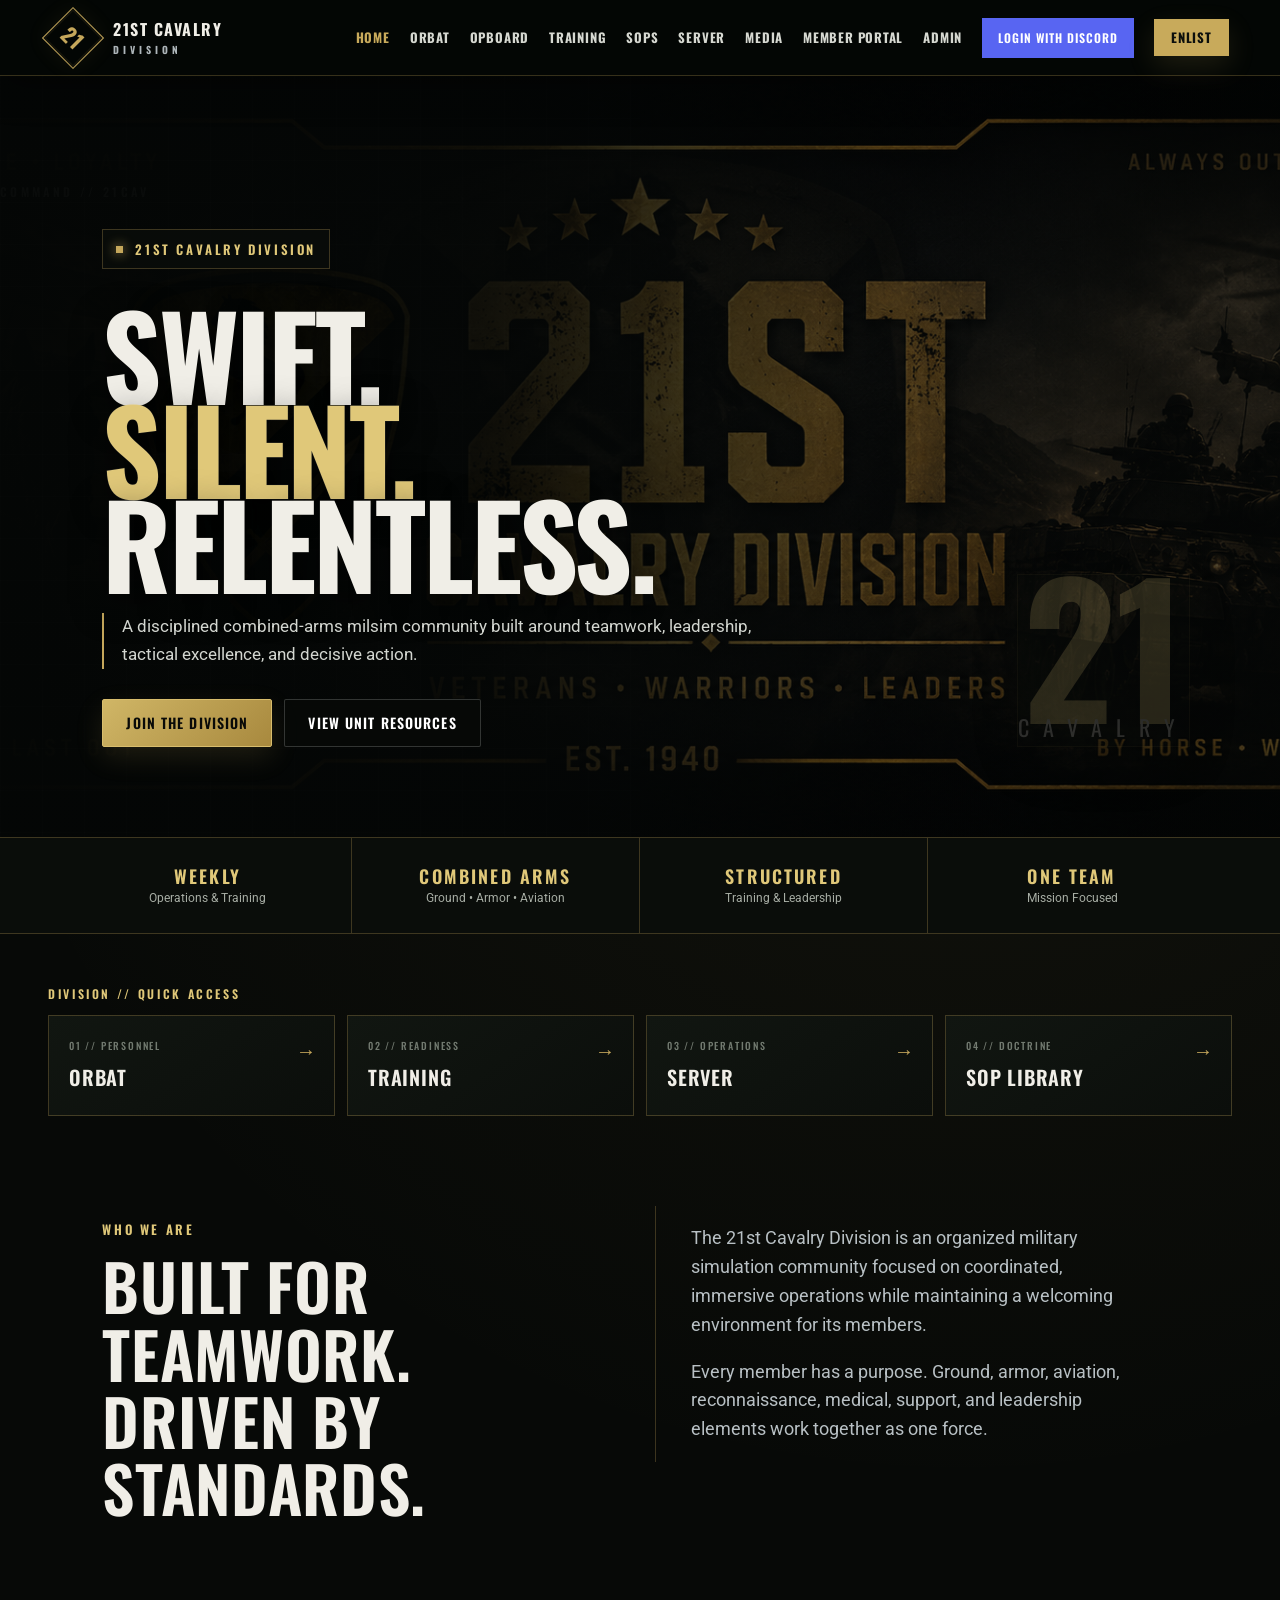
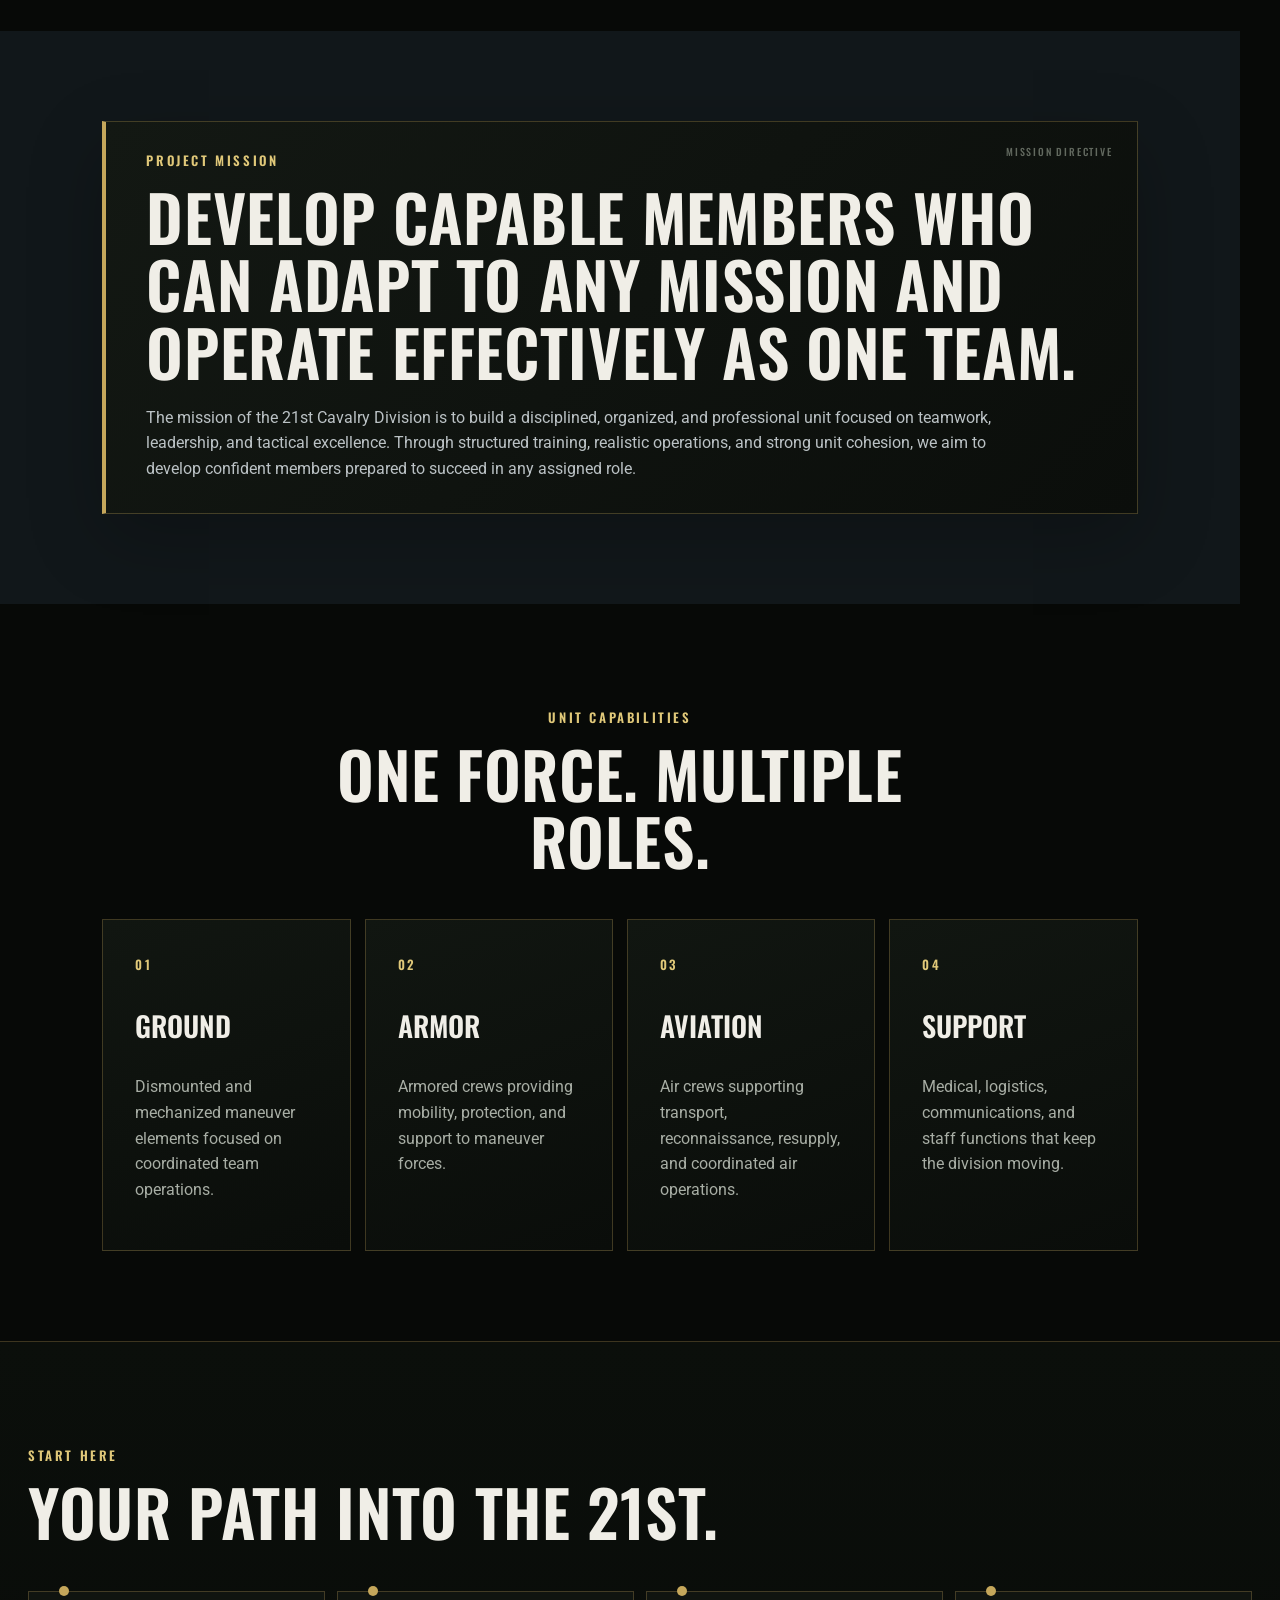
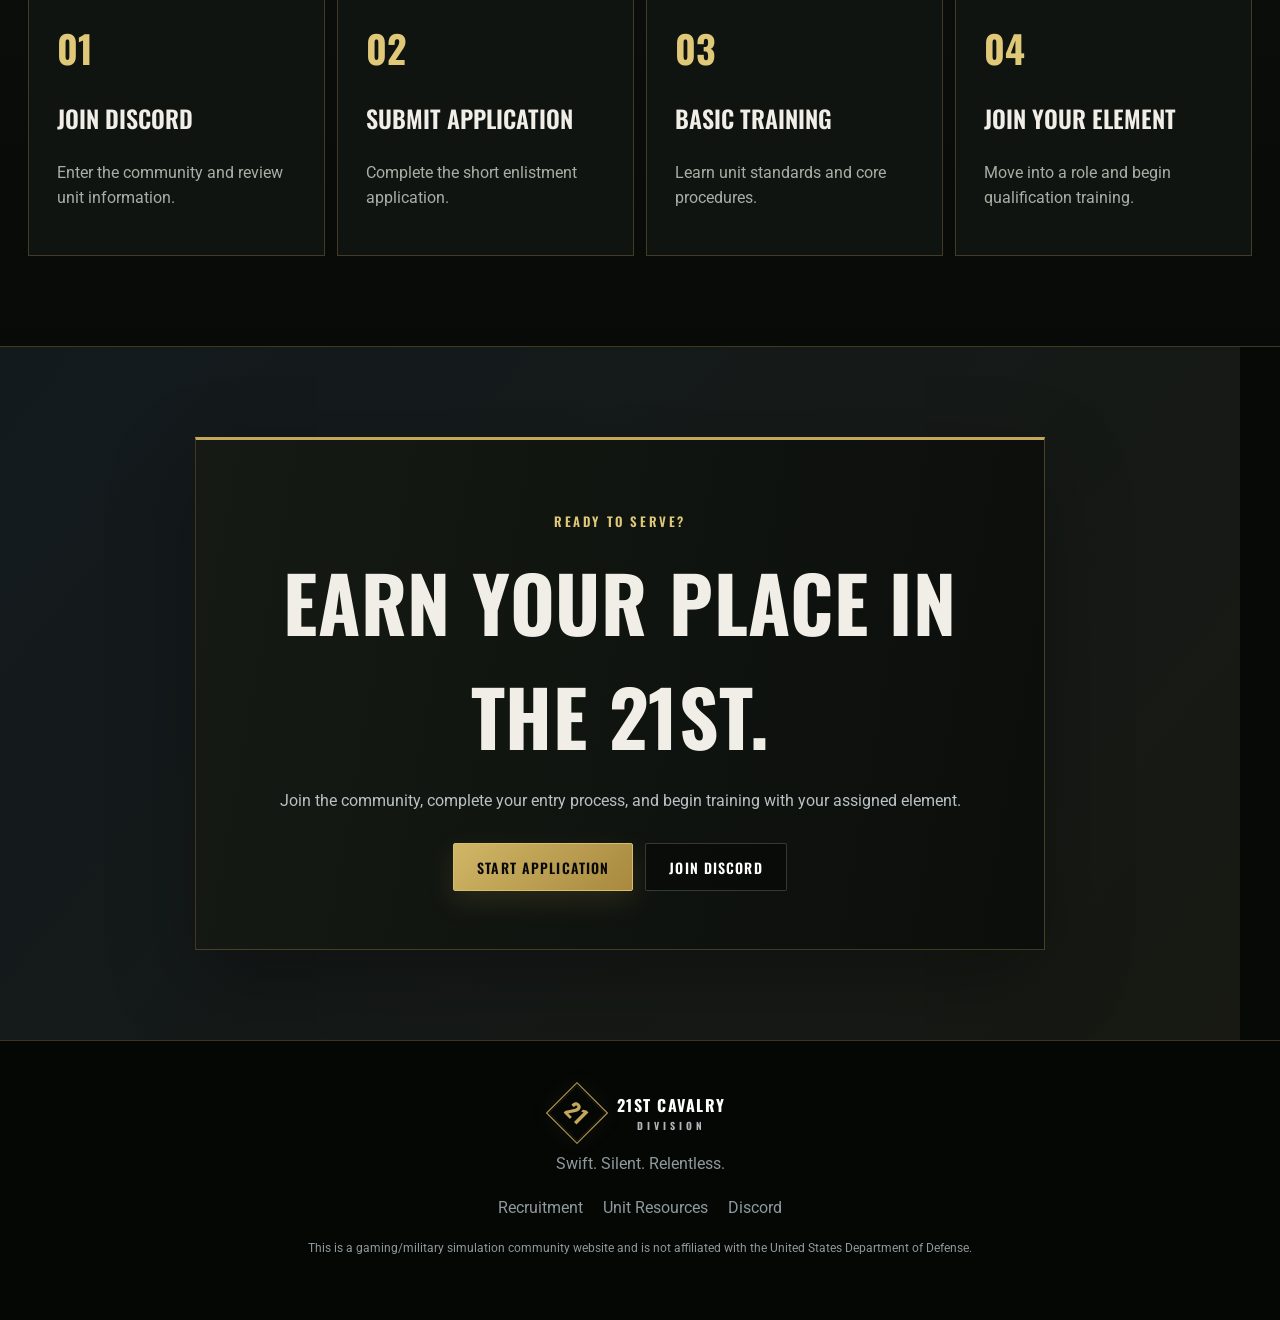
==== commit 764ac66d: "Standardize global navigation markup" ====
--- a/index.html
+++ b/index.html
@@ -172,7 +172,7 @@
 @media(max-width:600px){.stats.strip,.command-grid,.timeline{grid-template-columns:1fr!important}.stats.strip>div{border-right:0;border-bottom:1px solid var(--cmd-line)}.hero{min-height:650px!important}.hero h1{font-size:4.2rem!important}.section-copy{border-left:0;padding-left:0}.join-inner{padding:34px 24px!important}.mission-card:after{display:none}}
 </style>
 
-    <link rel="stylesheet" href="mobile.css?v=2">
+    <link rel="stylesheet" href="mobile.css?v=3">
 </head>
 
 
@@ -226,119 +226,22 @@
 
         <!-- NAVIGATION -->
 
-        <nav class="main-nav">
-
-            <a href="index.html">
-                Home
-            </a>
-
-            <a href="orbat.html">
-                ORBAT
-            </a>
-
-            <a href="training.html">
-                Training
-            </a>
-
-            <a href="resources.html">
-                SOPs
-            </a>
-
-            <a href="server.html">
-                Server
-            </a>
-
-            <a href="media.html">
-                Media
-            </a>
-
-
-            <!-- MEMBER / ADMIN PORTAL LINKS -->
-
-            <a
-                href="members.html"
-                id="memberPortalLink"
-                hidden
-            >
-                Member Portal
-            </a>
-
-            <a
-                href="admin.html"
-                id="adminPortalLink"
-                hidden
-            >
-                Admin
-            </a>
-
-
-            <!-- DISCORD LOGIN -->
-
-            <div
-                class="member-auth"
-                id="memberAuth"
-            >
-
-                <button
-                    class="member-login-btn"
-                    id="discordLoginBtn"
-                    type="button"
-                >
-                    Login with Discord
-                </button>
-
-
-                <!-- LOGGED-IN MEMBER -->
-
-                <div
-                    class="member-profile"
-                    id="memberProfile"
-                    hidden
-                >
-
-                    <img
-                        id="memberAvatar"
-                        class="member-avatar"
-                        src=""
-                        alt=""
-                        hidden
-                    >
-
-
-                    <div class="member-profile-text">
-
-                        <span id="memberName">
-                            Member
-                        </span>
-
-                        <small>
-                            Authenticated Member
-                        </small>
-
-                    </div>
-
-
-                    <button
-                        class="member-logout-btn"
-                        id="discordLogoutBtn"
-                        type="button"
-                    >
-                        Logout
-                    </button>
-
-                </div>
-
-            </div>
-
-
-            <a
-                class="nav-cta"
-                href="recruitment.html"
-            >
-                Enlist
-            </a>
-
-        </nav>
+        <nav class="main-nav" id="mainNav">
+<a href="index.html" class="active">Home</a>
+<a href="orbat.html">ORBAT</a>
+<a href="operations.html" id="operationsPortalLink" hidden>OPBOARD</a>
+<a href="training.html">Training</a>
+<a href="resources.html">SOPs</a>
+<a href="server.html">Server</a>
+<a href="media.html">Media</a>
+<a href="members.html" id="memberPortalLink" hidden>Member Portal</a>
+<a href="admin.html" id="adminPortalLink" hidden>Admin</a>
+<div class="member-auth" id="memberAuth">
+<button class="member-login-btn" id="discordLoginBtn" type="button">Login with Discord</button>
+<div class="member-profile" id="memberProfile" hidden><img id="memberAvatar" class="member-avatar" src="" alt="" hidden><div class="member-profile-text"><span id="memberName">Member</span><small>Authenticated Member</small></div><button class="member-logout-btn" id="discordLogoutBtn" type="button">Logout</button></div>
+</div>
+<a class="nav-cta" href="recruitment.html">Enlist</a>
+</nav>
 
 
     </header>
@@ -906,7 +809,7 @@
 
     <script src="https://cdn.jsdelivr.net/npm/@supabase/supabase-js@2"></script>
 
-    <script src="script.js?v=8"></script>
+    <script src="script.js?v=10"></script>
 
 
     <script src="mobile.js?v=2"></script>
--- a/mobile.css
+++ b/mobile.css
@@ -663,3 +663,91 @@
         max-height:min(70vh,520px) !important;
     }
 }
+
+
+/* ==========================================================
+   21ST CAVALRY DIVISION — GLOBAL DESKTOP NAVIGATION
+   Keeps the header/navigation visually identical on every page.
+   ========================================================== */
+@media(min-width:901px){
+    .site-header{
+        min-height:76px !important;
+        height:76px !important;
+        padding:0 4vw !important;
+        display:flex !important;
+        align-items:center !important;
+        justify-content:space-between !important;
+        gap:24px !important;
+        background:rgba(4,7,5,.96) !important;
+        border-bottom:1px solid rgba(200,170,91,.26) !important;
+        backdrop-filter:blur(12px) !important;
+    }
+
+    .brand{
+        flex:0 0 auto !important;
+        display:flex !important;
+        align-items:center !important;
+        gap:12px !important;
+    }
+
+    .main-nav{
+        display:flex !important;
+        align-items:center !important;
+        justify-content:flex-end !important;
+        gap:20px !important;
+        margin-left:auto !important;
+        padding:0 !important;
+        position:static !important;
+        background:transparent !important;
+        border:0 !important;
+        white-space:nowrap !important;
+    }
+
+    .main-nav > a{
+        display:inline-flex !important;
+        align-items:center !important;
+        min-height:76px !important;
+        padding:0 !important;
+        margin:0 !important;
+        border:0 !important;
+        background:transparent !important;
+        color:#d6d8d1 !important;
+        font-family:Oswald,Arial,sans-serif !important;
+        font-size:13px !important;
+        font-weight:700 !important;
+        line-height:1 !important;
+        letter-spacing:.06em !important;
+        text-transform:uppercase !important;
+    }
+
+    .main-nav > a.active,
+    .main-nav > a[style*="color:#c5a75b"],
+    .main-nav > a[style*="color: #c5a75b"]{
+        color:#c8aa5b !important;
+    }
+
+    .main-nav .nav-cta{
+        min-height:auto !important;
+        padding:11px 16px !important;
+        background:#c8aa5b !important;
+        border:1px solid #c8aa5b !important;
+        color:#0c0f0c !important;
+    }
+
+    .main-nav .member-auth{
+        display:flex !important;
+        align-items:center !important;
+        margin:0 !important;
+    }
+
+    .nav-toggle{
+        display:none !important;
+    }
+}
+
+@media(min-width:901px) and (max-width:1250px){
+    .site-header{padding:0 2vw !important;gap:14px !important}
+    .main-nav{gap:13px !important}
+    .main-nav > a{font-size:12px !important;letter-spacing:.035em !important}
+    .main-nav .nav-cta{padding:10px 12px !important}
+}
